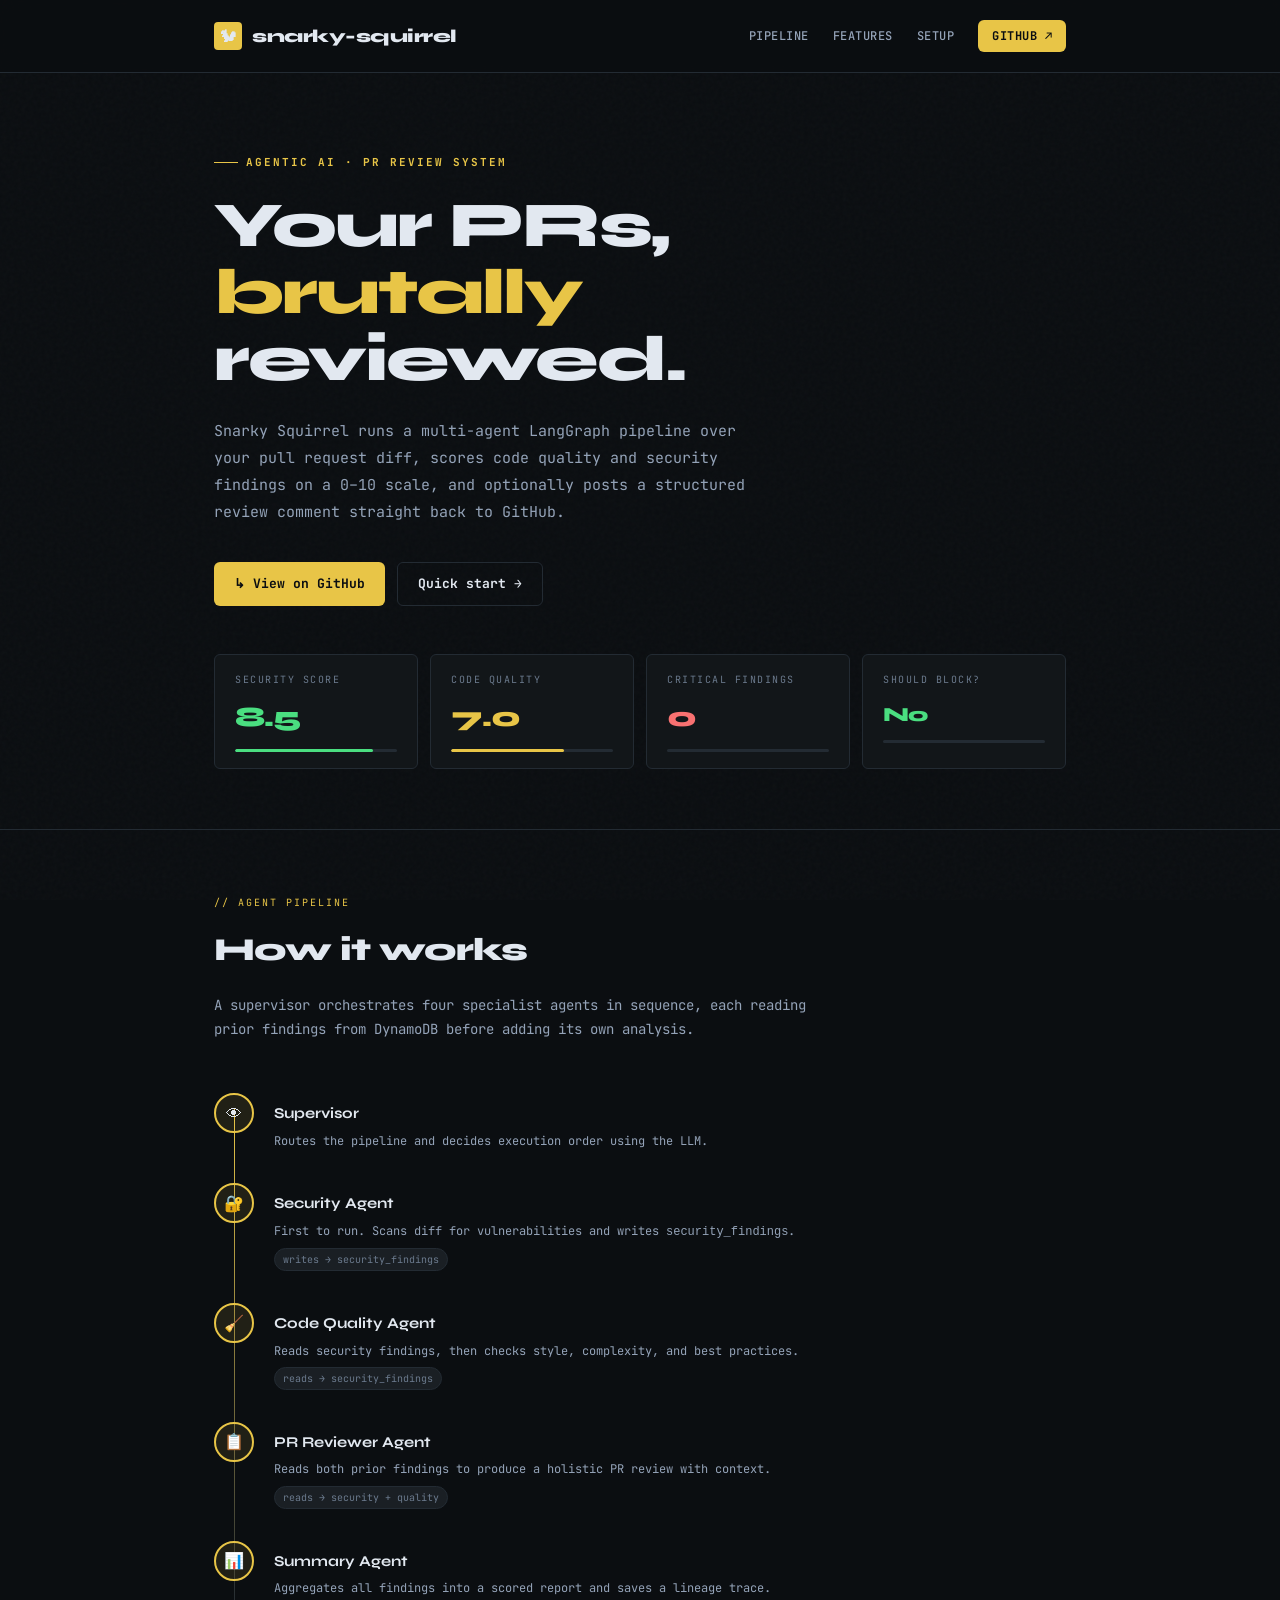
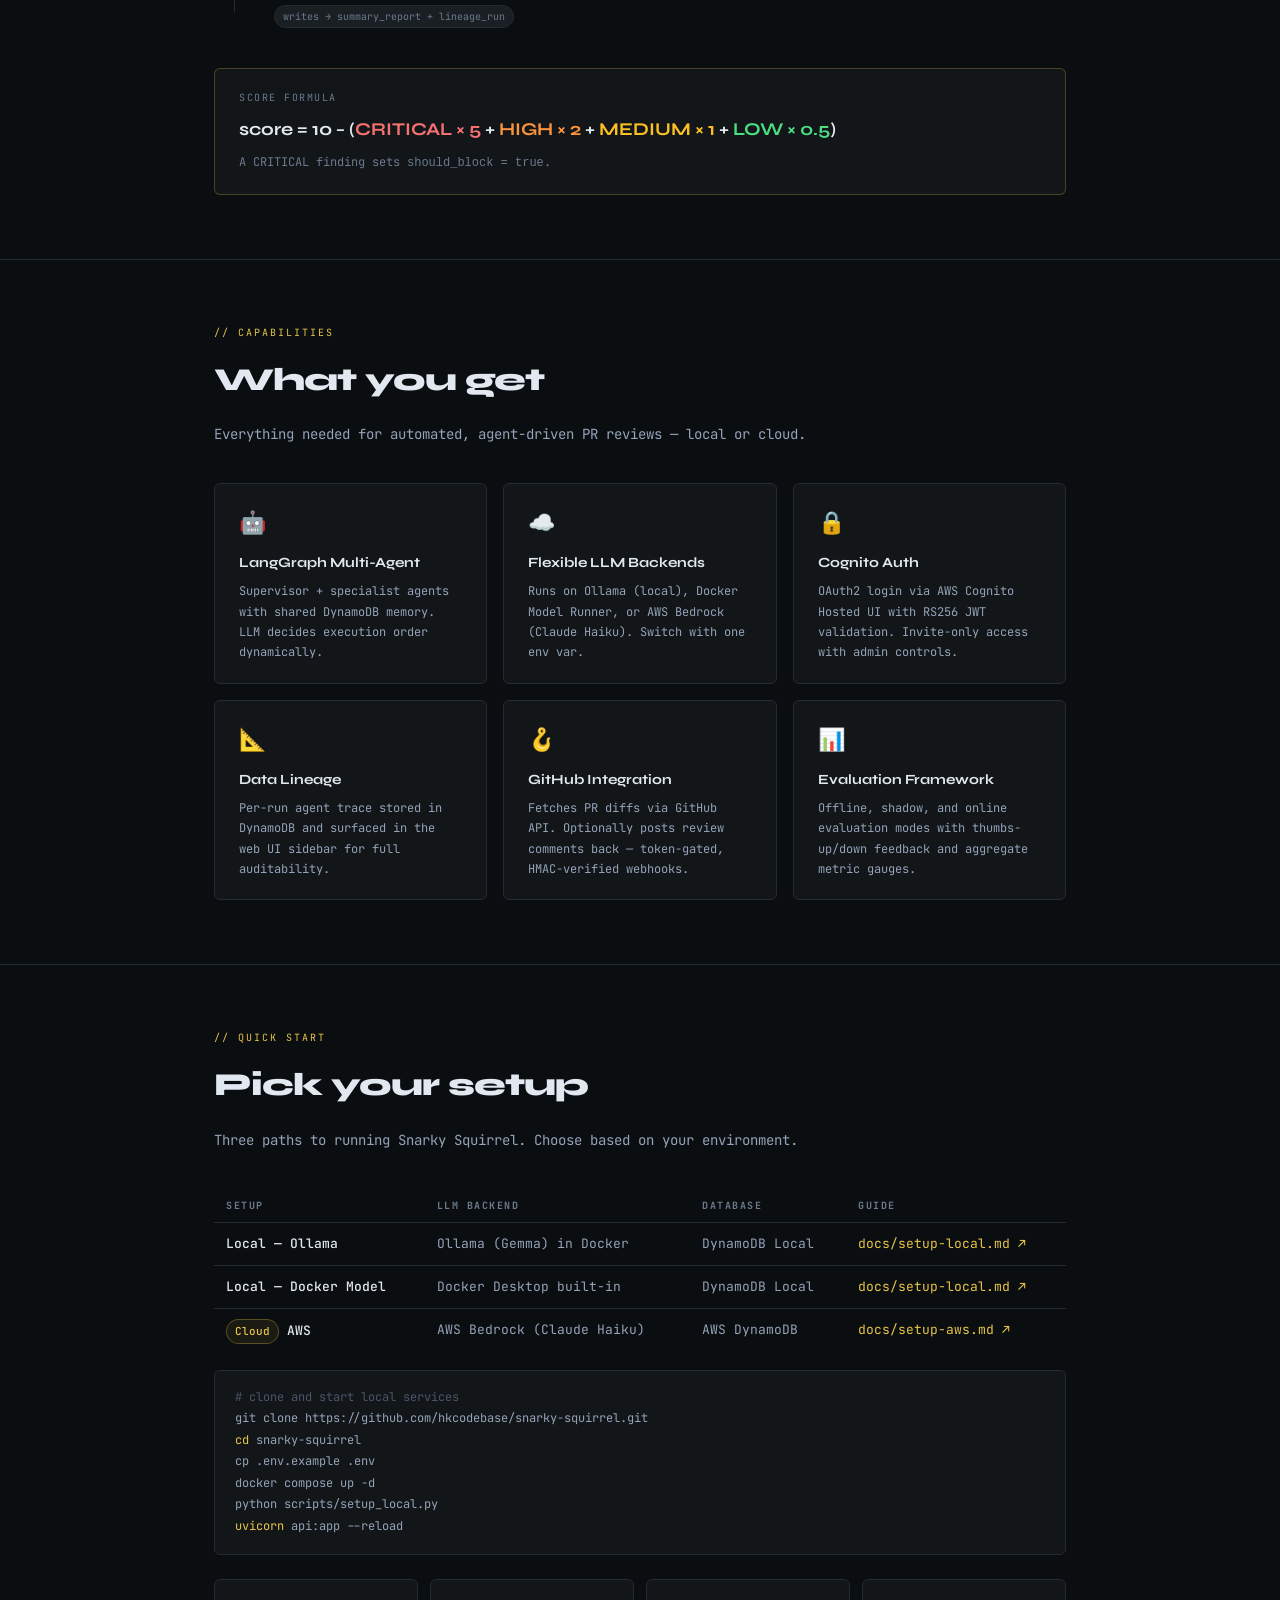
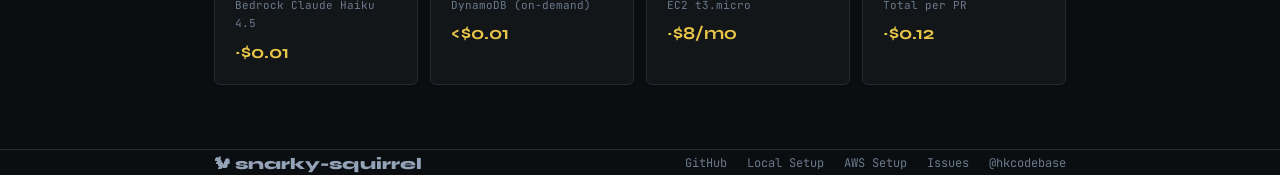
==== index.html @ 825a909b "feat: add custom domain" ====
<!DOCTYPE html>
<html lang="en">
<head>
  <meta charset="UTF-8" />
  <meta name="viewport" content="width=device-width, initial-scale=1.0" />
  <title>Snarky Squirrel — Agentic PR Reviewer</title>
  <meta name="description" content="Automated pull-request reviewer powered by a multi-agent LangGraph pipeline. Scores code quality and security on a 0–10 scale." />
  <link rel="preconnect" href="https://fonts.googleapis.com" />
  <link rel="preconnect" href="https://fonts.gstatic.com" crossorigin />
  <link href="https://fonts.googleapis.com/css2?family=Syne:wght@400;500;600;700;800&family=JetBrains+Mono:wght@400;500;700&display=swap" rel="stylesheet" />
  <style>
    :root {
      --bg: #0b0e11;
      --surface: #121619;
      --surface2: #1a1f24;
      --border: #232b33;
      --accent: #e8c547;
      --accent2: #f5a623;
      --dim: #4a5568;
      --muted: #6b7a8d;
      --text: #e2e8f0;
      --text-dim: #94a3b8;
      --crit: #f87171;
      --high: #fb923c;
      --med: #fbbf24;
      --low: #4ade80;
      --radius: 6px;
    }

    *, *::before, *::after { box-sizing: border-box; margin: 0; padding: 0; }

    html { scroll-behavior: smooth; }

    body {
      background: var(--bg);
      color: var(--text);
      font-family: 'JetBrains Mono', monospace;
      font-size: 14px;
      line-height: 1.7;
      overflow-x: hidden;
    }

    /* ─── NOISE OVERLAY ─── */
    body::before {
      content: '';
      position: fixed;
      inset: 0;
      background-image: url("data:image/svg+xml,%3Csvg viewBox='0 0 256 256' xmlns='http://www.w3.org/2000/svg'%3E%3Cfilter id='n'%3E%3CfeTurbulence type='fractalNoise' baseFrequency='0.9' numOctaves='4' stitchTiles='stitch'/%3E%3C/filter%3E%3Crect width='100%25' height='100%25' filter='url(%23n)' opacity='1'/%3E%3C/svg%3E");
      opacity: 0.025;
      pointer-events: none;
      z-index: 0;
    }

    a { color: var(--accent); text-decoration: none; }
    a:hover { text-decoration: underline; }

    /* ─── LAYOUT ─── */
    .page { position: relative; z-index: 1; }

    .container {
      max-width: 900px;
      margin: 0 auto;
      padding: 0 24px;
    }

    /* ─── HEADER ─── */
    header {
      border-bottom: 1px solid var(--border);
      padding: 20px 0;
      position: sticky;
      top: 0;
      background: rgba(11, 14, 17, 0.92);
      backdrop-filter: blur(12px);
      z-index: 100;
    }

    .header-inner {
      display: flex;
      align-items: center;
      justify-content: space-between;
    }

    .logo {
      font-family: 'Syne', sans-serif;
      font-weight: 800;
      font-size: 18px;
      letter-spacing: -0.5px;
      color: var(--text);
      display: flex;
      align-items: center;
      gap: 10px;
    }

    .logo-icon {
      width: 28px;
      height: 28px;
      background: var(--accent);
      border-radius: 4px;
      display: flex;
      align-items: center;
      justify-content: center;
      font-size: 16px;
    }

    nav {
      display: flex;
      gap: 24px;
      align-items: center;
    }

    nav a {
      color: var(--text-dim);
      font-size: 12px;
      font-weight: 500;
      letter-spacing: 0.5px;
      text-transform: uppercase;
      transition: color 0.2s;
    }

    nav a:hover { color: var(--accent); text-decoration: none; }

    .nav-cta {
      background: var(--accent);
      color: #0b0e11 !important;
      padding: 6px 14px;
      border-radius: var(--radius);
      font-weight: 700;
    }

    .nav-cta:hover { opacity: 0.88; }

    /* ─── HERO ─── */
    .hero {
      padding: 80px 0 60px;
      border-bottom: 1px solid var(--border);
    }

    .hero-eyebrow {
      font-size: 11px;
      font-weight: 700;
      letter-spacing: 2px;
      text-transform: uppercase;
      color: var(--accent);
      margin-bottom: 20px;
      display: flex;
      align-items: center;
      gap: 8px;
    }

    .hero-eyebrow::before {
      content: '';
      display: block;
      width: 24px;
      height: 1px;
      background: var(--accent);
    }

    h1 {
      font-family: 'Syne', sans-serif;
      font-size: clamp(36px, 7vw, 64px);
      font-weight: 800;
      line-height: 1.05;
      letter-spacing: -2px;
      color: var(--text);
      margin-bottom: 24px;
    }

    h1 em {
      font-style: normal;
      color: var(--accent);
    }

    .hero-sub {
      font-size: 15px;
      color: var(--text-dim);
      max-width: 560px;
      line-height: 1.8;
      margin-bottom: 36px;
    }

    .hero-actions {
      display: flex;
      gap: 12px;
      flex-wrap: wrap;
    }

    .btn {
      display: inline-flex;
      align-items: center;
      gap: 8px;
      padding: 10px 20px;
      border-radius: var(--radius);
      font-family: 'JetBrains Mono', monospace;
      font-size: 13px;
      font-weight: 700;
      cursor: pointer;
      border: none;
      transition: all 0.2s;
    }

    .btn-primary {
      background: var(--accent);
      color: #0b0e11;
    }

    .btn-primary:hover { opacity: 0.88; transform: translateY(-1px); text-decoration: none; }

    .btn-outline {
      background: transparent;
      color: var(--text);
      border: 1px solid var(--border);
    }

    .btn-outline:hover { border-color: var(--accent); color: var(--accent); text-decoration: none; }

    /* ─── SCORE BADGE ─── */
    .score-demo {
      margin-top: 48px;
      display: grid;
      grid-template-columns: repeat(auto-fit, minmax(160px, 1fr));
      gap: 12px;
    }

    .score-card {
      background: var(--surface);
      border: 1px solid var(--border);
      border-radius: var(--radius);
      padding: 16px 20px;
      animation: fadeUp 0.6s both;
    }

    .score-card:nth-child(1) { animation-delay: 0.1s; }
    .score-card:nth-child(2) { animation-delay: 0.2s; }
    .score-card:nth-child(3) { animation-delay: 0.3s; }
    .score-card:nth-child(4) { animation-delay: 0.4s; }

    .score-label {
      font-size: 10px;
      letter-spacing: 1.5px;
      text-transform: uppercase;
      color: var(--muted);
      margin-bottom: 6px;
    }

    .score-value {
      font-family: 'Syne', sans-serif;
      font-size: 28px;
      font-weight: 800;
      letter-spacing: -1px;
    }

    .score-bar {
      margin-top: 8px;
      height: 3px;
      background: var(--border);
      border-radius: 2px;
      overflow: hidden;
    }

    .score-fill {
      height: 100%;
      border-radius: 2px;
      transition: width 1s ease;
    }

    @keyframes fadeUp {
      from { opacity: 0; transform: translateY(16px); }
      to   { opacity: 1; transform: translateY(0); }
    }

    /* ─── SECTIONS ─── */
    section {
      padding: 64px 0;
      border-bottom: 1px solid var(--border);
    }

    .section-label {
      font-size: 10px;
      letter-spacing: 2px;
      text-transform: uppercase;
      color: var(--accent);
      margin-bottom: 12px;
    }

    h2 {
      font-family: 'Syne', sans-serif;
      font-size: clamp(22px, 4vw, 32px);
      font-weight: 800;
      letter-spacing: -1px;
      color: var(--text);
      margin-bottom: 16px;
    }

    .section-intro {
      color: var(--text-dim);
      max-width: 600px;
      margin-bottom: 36px;
      font-size: 14px;
    }

    /* ─── PIPELINE ─── */
    .pipeline {
      display: flex;
      flex-direction: column;
      gap: 0;
      position: relative;
    }

    .pipeline::before {
      content: '';
      position: absolute;
      left: 20px;
      top: 32px;
      bottom: 32px;
      width: 1px;
      background: linear-gradient(to bottom, var(--accent), var(--border));
    }

    .pipe-step {
      display: flex;
      gap: 20px;
      align-items: flex-start;
      padding: 16px 0;
      animation: fadeUp 0.5s both;
    }

    .pipe-step:nth-child(1) { animation-delay: 0.1s; }
    .pipe-step:nth-child(2) { animation-delay: 0.2s; }
    .pipe-step:nth-child(3) { animation-delay: 0.3s; }
    .pipe-step:nth-child(4) { animation-delay: 0.4s; }
    .pipe-step:nth-child(5) { animation-delay: 0.5s; }

    .pipe-dot {
      width: 40px;
      height: 40px;
      border-radius: 50%;
      border: 2px solid var(--border);
      background: var(--surface);
      display: flex;
      align-items: center;
      justify-content: center;
      flex-shrink: 0;
      font-size: 16px;
      position: relative;
      z-index: 1;
    }

    .pipe-dot.active {
      border-color: var(--accent);
      background: rgba(232, 197, 71, 0.1);
    }

    .pipe-body { padding-top: 8px; }

    .pipe-name {
      font-family: 'Syne', sans-serif;
      font-weight: 700;
      font-size: 15px;
      color: var(--text);
      margin-bottom: 4px;
    }

    .pipe-desc { color: var(--text-dim); font-size: 12px; }

    .pipe-badge {
      display: inline-block;
      background: var(--surface2);
      border: 1px solid var(--border);
      color: var(--muted);
      font-size: 10px;
      padding: 2px 8px;
      border-radius: 99px;
      margin-top: 6px;
      font-family: 'JetBrains Mono', monospace;
    }

    /* ─── FEATURES GRID ─── */
    .features {
      display: grid;
      grid-template-columns: repeat(auto-fit, minmax(240px, 1fr));
      gap: 16px;
    }

    .feature {
      background: var(--surface);
      border: 1px solid var(--border);
      border-radius: var(--radius);
      padding: 20px 24px;
      transition: border-color 0.2s;
      animation: fadeUp 0.5s both;
    }

    .feature:hover { border-color: var(--accent); }
    .feature:nth-child(1) { animation-delay: 0.1s; }
    .feature:nth-child(2) { animation-delay: 0.2s; }
    .feature:nth-child(3) { animation-delay: 0.3s; }
    .feature:nth-child(4) { animation-delay: 0.4s; }
    .feature:nth-child(5) { animation-delay: 0.5s; }
    .feature:nth-child(6) { animation-delay: 0.6s; }

    .feature-icon { font-size: 22px; margin-bottom: 10px; }

    .feature-title {
      font-family: 'Syne', sans-serif;
      font-weight: 700;
      font-size: 14px;
      color: var(--text);
      margin-bottom: 6px;
    }

    .feature-desc { color: var(--text-dim); font-size: 12px; line-height: 1.7; }

    /* ─── SETUP TABLE ─── */
    .setup-table {
      width: 100%;
      border-collapse: collapse;
      font-size: 13px;
    }

    .setup-table th {
      text-align: left;
      font-size: 10px;
      letter-spacing: 1.5px;
      text-transform: uppercase;
      color: var(--muted);
      padding: 8px 12px;
      border-bottom: 1px solid var(--border);
    }

    .setup-table td {
      padding: 10px 12px;
      border-bottom: 1px solid var(--border);
      color: var(--text-dim);
      vertical-align: top;
    }

    .setup-table td:first-child {
      color: var(--text);
      font-weight: 500;
      white-space: nowrap;
    }

    .setup-table tr:last-child td { border-bottom: none; }

    .tag {
      display: inline-block;
      background: var(--surface2);
      border: 1px solid var(--border);
      color: var(--muted);
      font-size: 11px;
      padding: 2px 8px;
      border-radius: 99px;
    }

    .tag-accent {
      border-color: rgba(232, 197, 71, 0.3);
      color: var(--accent);
      background: rgba(232, 197, 71, 0.07);
    }

    /* ─── CODE BLOCK ─── */
    .code-block {
      background: var(--surface);
      border: 1px solid var(--border);
      border-radius: var(--radius);
      padding: 16px 20px;
      overflow-x: auto;
      font-size: 12px;
      color: var(--text-dim);
      line-height: 1.8;
      margin-top: 16px;
    }

    .code-block .kw { color: var(--accent); }
    .code-block .cm { color: var(--dim); }
    .code-block .str { color: #86efac; }

    /* ─── SCORE FORMULA ─── */
    .formula-box {
      background: var(--surface);
      border: 1px solid rgba(232,197,71,0.25);
      border-radius: var(--radius);
      padding: 20px 24px;
      margin-top: 24px;
      display: flex;
      flex-direction: column;
      gap: 8px;
    }

    .formula-label { font-size: 10px; letter-spacing: 1.5px; text-transform: uppercase; color: var(--muted); }

    .formula {
      font-family: 'Syne', sans-serif;
      font-size: clamp(13px, 2.5vw, 18px);
      font-weight: 700;
      color: var(--text);
      word-break: break-all;
    }

    .formula .crit { color: var(--crit); }
    .formula .high { color: var(--high); }
    .formula .med  { color: var(--med);  }
    .formula .low  { color: var(--low);  }

    .formula-note { font-size: 12px; color: var(--muted); }

    /* ─── COST TABLE ─── */
    .cost-grid {
      display: grid;
      grid-template-columns: repeat(auto-fit, minmax(180px, 1fr));
      gap: 12px;
      margin-top: 24px;
    }

    .cost-item {
      background: var(--surface);
      border: 1px solid var(--border);
      border-radius: var(--radius);
      padding: 16px 20px;
    }

    .cost-name { font-size: 11px; color: var(--muted); margin-bottom: 4px; }

    .cost-value {
      font-family: 'Syne', sans-serif;
      font-weight: 700;
      font-size: 18px;
      color: var(--accent);
    }

    /* ─── FOOTER ─── */
    footer {
      padding: 48px 0;
      display: flex;
      justify-content: space-between;
      align-items: center;
      flex-wrap: wrap;
      gap: 16px;
    }

    .footer-logo {
      font-family: 'Syne', sans-serif;
      font-weight: 800;
      font-size: 16px;
      color: var(--text-dim);
    }

    .footer-links {
      display: flex;
      gap: 20px;
      flex-wrap: wrap;
    }

    .footer-links a {
      color: var(--muted);
      font-size: 12px;
      transition: color 0.2s;
    }

    .footer-links a:hover { color: var(--accent); text-decoration: none; }

    /* ─── SCROLLBAR ─── */
    ::-webkit-scrollbar { width: 6px; height: 6px; }
    ::-webkit-scrollbar-track { background: var(--bg); }
    ::-webkit-scrollbar-thumb { background: var(--border); border-radius: 3px; }
    ::-webkit-scrollbar-thumb:hover { background: var(--dim); }

    /* ─── RESPONSIVE ─── */
    @media (max-width: 600px) {
      nav { gap: 12px; }
      .score-demo { grid-template-columns: 1fr 1fr; }
      footer { flex-direction: column; align-items: flex-start; }
    }
  </style>
</head>
<body>
<div class="page">

  <!-- HEADER -->
  <header>
    <div class="container">
      <div class="header-inner">
        <div class="logo">
          <div class="logo-icon">🐿</div>
          snarky-squirrel
        </div>
        <nav>
          <a href="#pipeline">Pipeline</a>
          <a href="#features">Features</a>
          <a href="#setup">Setup</a>
          <a href="https://github.com/hkcodebase/snarky-squirrel" class="nav-cta" target="_blank" rel="noopener">
            GitHub ↗
          </a>
        </nav>
      </div>
    </div>
  </header>

  <!-- HERO -->
  <section class="hero">
    <div class="container">
      <div class="hero-eyebrow">Agentic AI · PR Review System</div>
      <h1>Your PRs,<br /><em>brutally</em> reviewed.</h1>
      <p class="hero-sub">
        Snarky Squirrel runs a multi-agent LangGraph pipeline over your pull request diff,
        scores code quality and security findings on a 0–10 scale, and optionally posts a
        structured review comment straight back to GitHub.
      </p>
      <div class="hero-actions">
        <a href="https://github.com/hkcodebase/snarky-squirrel" class="btn btn-primary" target="_blank" rel="noopener">
          ↳ View on GitHub
        </a>
        <a href="#setup" class="btn btn-outline">Quick start →</a>
      </div>

      <!-- Live-feeling score cards -->
      <div class="score-demo">
        <div class="score-card">
          <div class="score-label">Security Score</div>
          <div class="score-value" style="color: var(--low)">8.5</div>
          <div class="score-bar"><div class="score-fill" style="width:85%; background: var(--low)"></div></div>
        </div>
        <div class="score-card">
          <div class="score-label">Code Quality</div>
          <div class="score-value" style="color: var(--accent)">7.0</div>
          <div class="score-bar"><div class="score-fill" style="width:70%; background: var(--accent)"></div></div>
        </div>
        <div class="score-card">
          <div class="score-label">Critical Findings</div>
          <div class="score-value" style="color: var(--crit)">0</div>
          <div class="score-bar"><div class="score-fill" style="width:0%; background: var(--crit)"></div></div>
        </div>
        <div class="score-card">
          <div class="score-label">Should Block?</div>
          <div class="score-value" style="color: var(--low); font-size: 20px; padding-top: 4px;">No</div>
          <div class="score-bar"><div class="score-fill" style="width:0%; background: var(--crit)"></div></div>
        </div>
      </div>
    </div>
  </section>

  <!-- PIPELINE -->
  <section id="pipeline">
    <div class="container">
      <div class="section-label">// agent pipeline</div>
      <h2>How it works</h2>
      <p class="section-intro">
        A supervisor orchestrates four specialist agents in sequence, each reading prior
        findings from DynamoDB before adding its own analysis.
      </p>

      <div class="pipeline">
        <div class="pipe-step">
          <div class="pipe-dot active">👁</div>
          <div class="pipe-body">
            <div class="pipe-name">Supervisor</div>
            <div class="pipe-desc">Routes the pipeline and decides execution order using the LLM.</div>
          </div>
        </div>
        <div class="pipe-step">
          <div class="pipe-dot active">🔐</div>
          <div class="pipe-body">
            <div class="pipe-name">Security Agent</div>
            <div class="pipe-desc">First to run. Scans diff for vulnerabilities and writes <code>security_findings</code>.</div>
            <span class="pipe-badge">writes → security_findings</span>
          </div>
        </div>
        <div class="pipe-step">
          <div class="pipe-dot active">🧹</div>
          <div class="pipe-body">
            <div class="pipe-name">Code Quality Agent</div>
            <div class="pipe-desc">Reads security findings, then checks style, complexity, and best practices.</div>
            <span class="pipe-badge">reads → security_findings</span>
          </div>
        </div>
        <div class="pipe-step">
          <div class="pipe-dot active">📋</div>
          <div class="pipe-body">
            <div class="pipe-name">PR Reviewer Agent</div>
            <div class="pipe-desc">Reads both prior findings to produce a holistic PR review with context.</div>
            <span class="pipe-badge">reads → security + quality</span>
          </div>
        </div>
        <div class="pipe-step">
          <div class="pipe-dot active">📊</div>
          <div class="pipe-body">
            <div class="pipe-name">Summary Agent</div>
            <div class="pipe-desc">Aggregates all findings into a scored report and saves a lineage trace.</div>
            <span class="pipe-badge">writes → summary_report + lineage_run</span>
          </div>
        </div>
      </div>

      <div class="formula-box">
        <div class="formula-label">Score formula</div>
        <div class="formula">
          score = 10 −
          (<span class="crit">CRITICAL × 5</span> +
          <span class="high">HIGH × 2</span> +
          <span class="med">MEDIUM × 1</span> +
          <span class="low">LOW × 0.5</span>)
        </div>
        <div class="formula-note">A CRITICAL finding sets <code>should_block = true</code>.</div>
      </div>
    </div>
  </section>

  <!-- FEATURES -->
  <section id="features">
    <div class="container">
      <div class="section-label">// capabilities</div>
      <h2>What you get</h2>
      <p class="section-intro">
        Everything needed for automated, agent-driven PR reviews — local or cloud.
      </p>

      <div class="features">
        <div class="feature">
          <div class="feature-icon">🤖</div>
          <div class="feature-title">LangGraph Multi-Agent</div>
          <div class="feature-desc">Supervisor + specialist agents with shared DynamoDB memory. LLM decides execution order dynamically.</div>
        </div>
        <div class="feature">
          <div class="feature-icon">☁️</div>
          <div class="feature-title">Flexible LLM Backends</div>
          <div class="feature-desc">Runs on Ollama (local), Docker Model Runner, or AWS Bedrock (Claude Haiku). Switch with one env var.</div>
        </div>
        <div class="feature">
          <div class="feature-icon">🔒</div>
          <div class="feature-title">Cognito Auth</div>
          <div class="feature-desc">OAuth2 login via AWS Cognito Hosted UI with RS256 JWT validation. Invite-only access with admin controls.</div>
        </div>
        <div class="feature">
          <div class="feature-icon">📐</div>
          <div class="feature-title">Data Lineage</div>
          <div class="feature-desc">Per-run agent trace stored in DynamoDB and surfaced in the web UI sidebar for full auditability.</div>
        </div>
        <div class="feature">
          <div class="feature-icon">🪝</div>
          <div class="feature-title">GitHub Integration</div>
          <div class="feature-desc">Fetches PR diffs via GitHub API. Optionally posts review comments back — token-gated, HMAC-verified webhooks.</div>
        </div>
        <div class="feature">
          <div class="feature-icon">📊</div>
          <div class="feature-title">Evaluation Framework</div>
          <div class="feature-desc">Offline, shadow, and online evaluation modes with thumbs-up/down feedback and aggregate metric gauges.</div>
        </div>
      </div>
    </div>
  </section>

  <!-- SETUP -->
  <section id="setup">
    <div class="container">
      <div class="section-label">// quick start</div>
      <h2>Pick your setup</h2>
      <p class="section-intro">Three paths to running Snarky Squirrel. Choose based on your environment.</p>

      <table class="setup-table">
        <thead>
          <tr>
            <th>Setup</th>
            <th>LLM Backend</th>
            <th>Database</th>
            <th>Guide</th>
          </tr>
        </thead>
        <tbody>
          <tr>
            <td>Local — Ollama</td>
            <td>Ollama (Gemma) in Docker</td>
            <td>DynamoDB Local</td>
            <td><a href="https://github.com/hkcodebase/snarky-squirrel/blob/main/docs/setup-local.md" target="_blank">docs/setup-local.md ↗</a></td>
          </tr>
          <tr>
            <td>Local — Docker Model</td>
            <td>Docker Desktop built-in</td>
            <td>DynamoDB Local</td>
            <td><a href="https://github.com/hkcodebase/snarky-squirrel/blob/main/docs/setup-local.md" target="_blank">docs/setup-local.md ↗</a></td>
          </tr>
          <tr>
            <td><span class="tag tag-accent">Cloud</span> AWS</td>
            <td>AWS Bedrock (Claude Haiku)</td>
            <td>AWS DynamoDB</td>
            <td><a href="https://github.com/hkcodebase/snarky-squirrel/blob/main/docs/setup-aws.md" target="_blank">docs/setup-aws.md ↗</a></td>
          </tr>
        </tbody>
      </table>

      <div class="code-block">
        <span class="cm"># clone and start local services</span><br/>
        git clone https://github.com/hkcodebase/snarky-squirrel.git<br/>
        <span class="kw">cd</span> snarky-squirrel<br/>
        cp .env.example .env<br/>
        docker compose up -d<br/>
        python scripts/setup_local.py<br/>
        <span class="kw">uvicorn</span> api:app --reload
      </div>

      <div class="cost-grid">
        <div class="cost-item">
          <div class="cost-name">Bedrock Claude Haiku 4.5</div>
          <div class="cost-value">~$0.01</div>
        </div>
        <div class="cost-item">
          <div class="cost-name">DynamoDB (on-demand)</div>
          <div class="cost-value">&lt;$0.01</div>
        </div>
        <div class="cost-item">
          <div class="cost-name">EC2 t3.micro</div>
          <div class="cost-value">~$8/mo</div>
        </div>
        <div class="cost-item">
          <div class="cost-name">Total per PR</div>
          <div class="cost-value">~$0.12</div>
        </div>
      </div>
    </div>
  </section>

  <!-- FOOTER -->
  <footer class="container">
    <div class="footer-logo">🐿 snarky-squirrel</div>
    <div class="footer-links">
      <a href="https://github.com/hkcodebase/snarky-squirrel" target="_blank" rel="noopener">GitHub</a>
      <a href="https://github.com/hkcodebase/snarky-squirrel/blob/main/docs/setup-local.md" target="_blank" rel="noopener">Local Setup</a>
      <a href="https://github.com/hkcodebase/snarky-squirrel/blob/main/docs/setup-aws.md" target="_blank" rel="noopener">AWS Setup</a>
      <a href="https://github.com/hkcodebase/snarky-squirrel/issues" target="_blank" rel="noopener">Issues</a>
      <a href="https://github.com/hkcodebase" target="_blank" rel="noopener">@hkcodebase</a>
    </div>
  </footer>

</div>
</body>
</html>
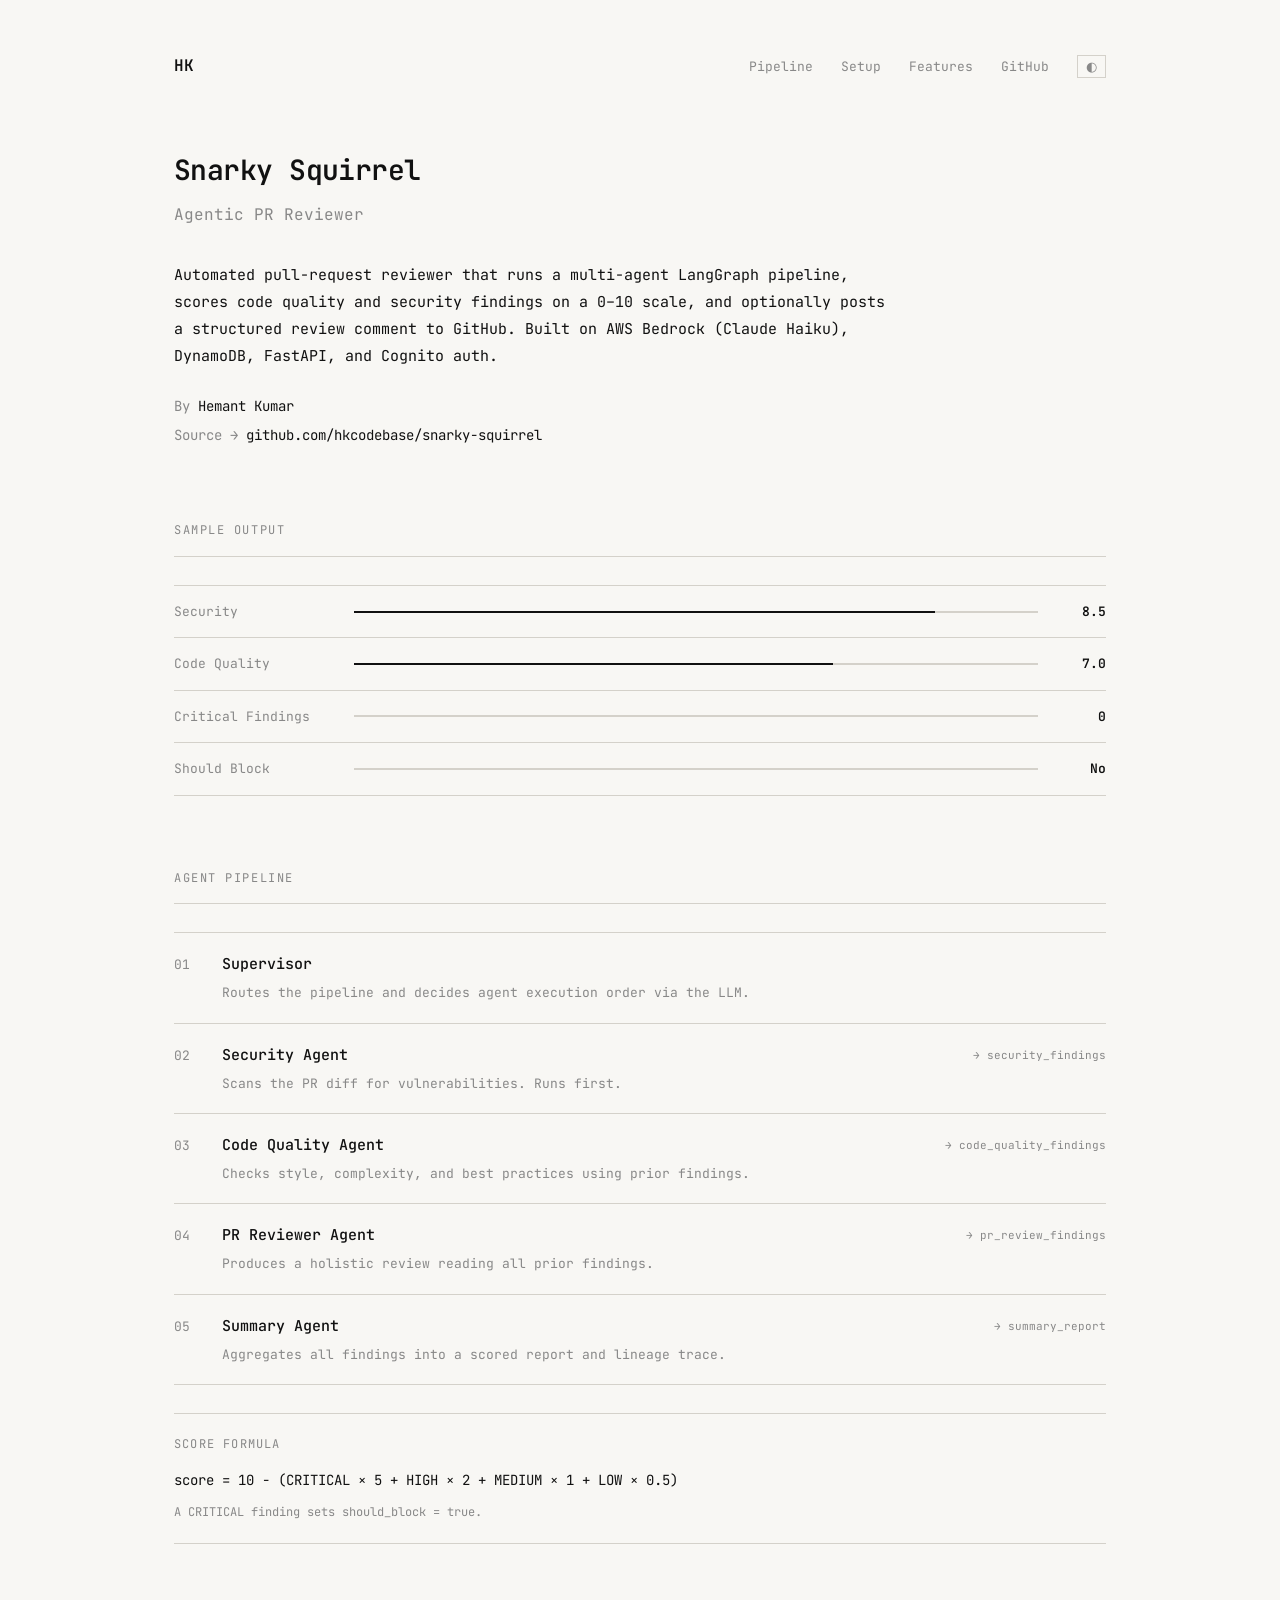
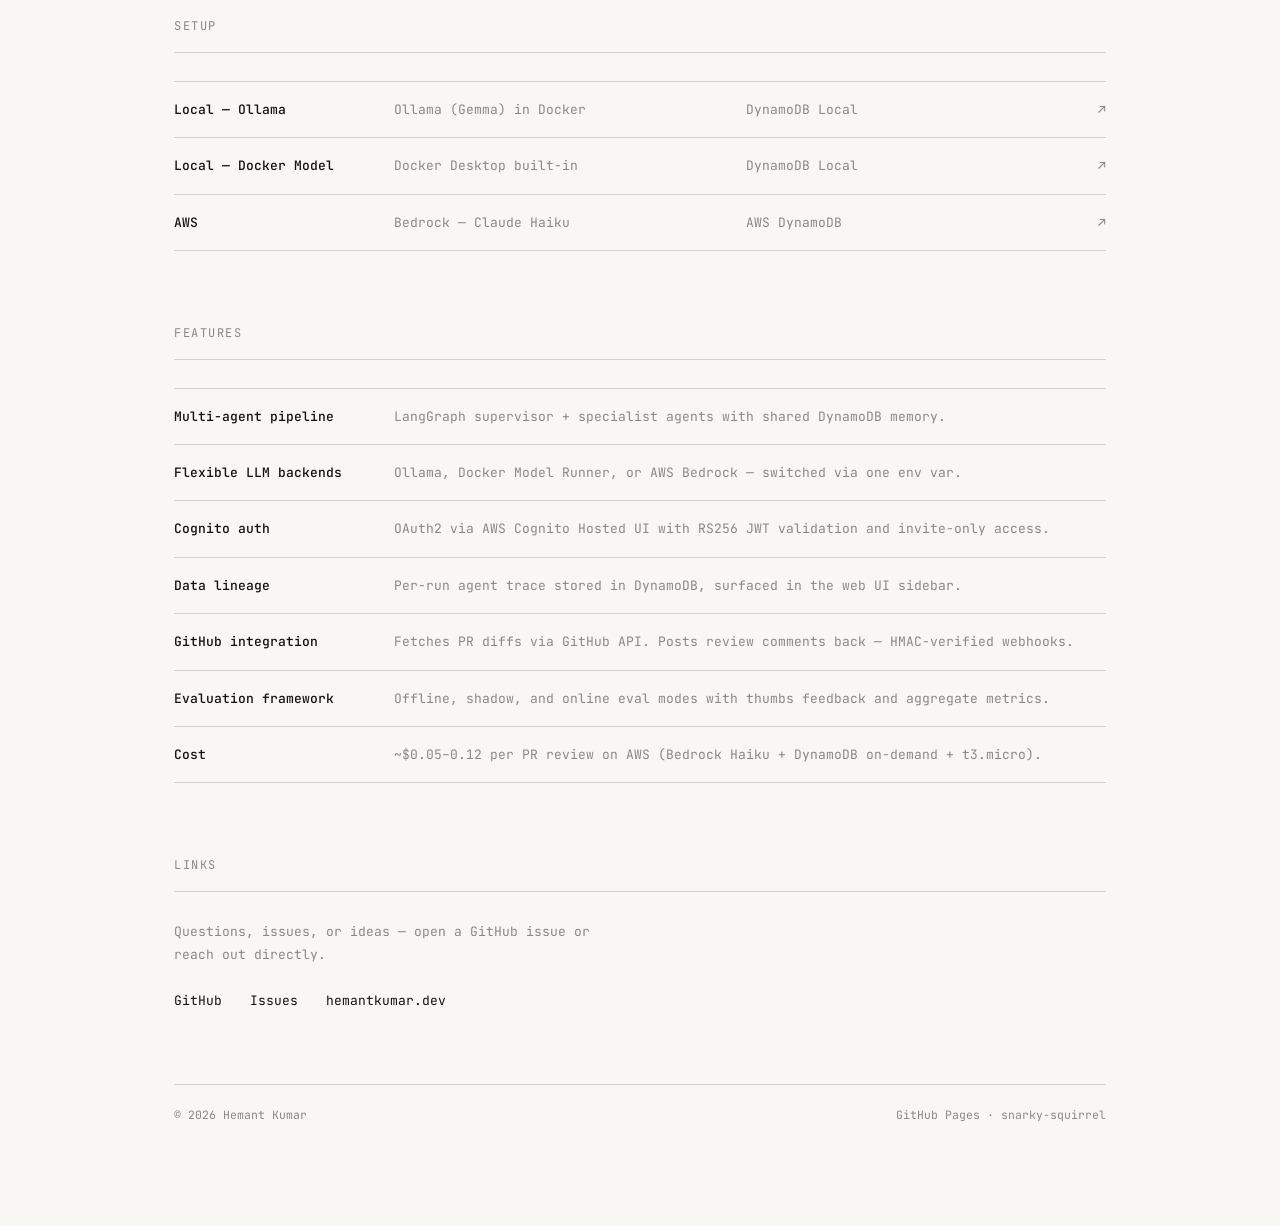
==== commit 93cd40ff: "style changed to similar of hemantkumar.dev" ====
--- a/index.html
+++ b/index.html
@@ -1,835 +1,542 @@
 <!DOCTYPE html>
 <html lang="en">
 <head>
-  <meta charset="UTF-8" />
-  <meta name="viewport" content="width=device-width, initial-scale=1.0" />
+  <meta charset="UTF-8">
+  <meta name="viewport" content="width=device-width, initial-scale=1.0">
   <title>Snarky Squirrel — Agentic PR Reviewer</title>
   <meta name="description" content="Automated pull-request reviewer powered by a multi-agent LangGraph pipeline. Scores code quality and security on a 0–10 scale." />
-  <link rel="preconnect" href="https://fonts.googleapis.com" />
-  <link rel="preconnect" href="https://fonts.gstatic.com" crossorigin />
-  <link href="https://fonts.googleapis.com/css2?family=Syne:wght@400;500;600;700;800&family=JetBrains+Mono:wght@400;500;700&display=swap" rel="stylesheet" />
+
+  <!-- Prevent theme flash -->
+  <script>
+    (function () {
+      var s = localStorage.getItem('hk-theme');
+      var p = window.matchMedia('(prefers-color-scheme: dark)').matches;
+      if (s === 'dark' || (!s && p)) document.documentElement.classList.add('dark');
+    })();
+  </script>
+
+  <link rel="preconnect" href="https://fonts.googleapis.com">
+  <link rel="preconnect" href="https://fonts.gstatic.com" crossorigin>
+  <link href="https://fonts.googleapis.com/css2?family=JetBrains+Mono:wght@400;500;600&display=swap" rel="stylesheet">
+
   <style>
+    /* ── THEME ───────────────────────────────────────── */
     :root {
-      --bg: #0b0e11;
-      --surface: #121619;
-      --surface2: #1a1f24;
-      --border: #232b33;
-      --accent: #e8c547;
-      --accent2: #f5a623;
-      --dim: #4a5568;
-      --muted: #6b7a8d;
-      --text: #e2e8f0;
-      --text-dim: #94a3b8;
-      --crit: #f87171;
-      --high: #fb923c;
-      --med: #fbbf24;
-      --low: #4ade80;
-      --radius: 6px;
-    }
-
+      --bg:       #f8f7f4;
+      --text:     #111111;
+      --muted:    #888888;
+      --border:   #d4d1ca;
+      --row-hover:#f0ede8;
+      --link:     #111111;
+    }
+    html.dark {
+      --bg:       #0e0e0e;
+      --text:     #dedad4;
+      --muted:    #555555;
+      --border:   #242424;
+      --row-hover:#161616;
+      --link:     #dedad4;
+    }
+
+    /* ── RESET ───────────────────────────────────────── */
     *, *::before, *::after { box-sizing: border-box; margin: 0; padding: 0; }
 
-    html { scroll-behavior: smooth; }
-
+    /* ── BASE ────────────────────────────────────────── */
     body {
+      font-family: 'JetBrains Mono', 'Courier New', monospace;
+      font-size: 15px;
+      line-height: 1.8;
       background: var(--bg);
       color: var(--text);
-      font-family: 'JetBrains Mono', monospace;
-      font-size: 14px;
-      line-height: 1.7;
-      overflow-x: hidden;
-    }
-
-    /* ─── NOISE OVERLAY ─── */
-    body::before {
-      content: '';
-      position: fixed;
-      inset: 0;
-      background-image: url("data:image/svg+xml,%3Csvg viewBox='0 0 256 256' xmlns='http://www.w3.org/2000/svg'%3E%3Cfilter id='n'%3E%3CfeTurbulence type='fractalNoise' baseFrequency='0.9' numOctaves='4' stitchTiles='stitch'/%3E%3C/filter%3E%3Crect width='100%25' height='100%25' filter='url(%23n)' opacity='1'/%3E%3C/svg%3E");
-      opacity: 0.025;
-      pointer-events: none;
-      z-index: 0;
-    }
-
-    a { color: var(--accent); text-decoration: none; }
-    a:hover { text-decoration: underline; }
-
-    /* ─── LAYOUT ─── */
-    .page { position: relative; z-index: 1; }
-
-    .container {
-      max-width: 900px;
+      max-width: 1020px;
       margin: 0 auto;
-      padding: 0 24px;
-    }
-
-    /* ─── HEADER ─── */
-    header {
-      border-bottom: 1px solid var(--border);
-      padding: 20px 0;
-      position: sticky;
-      top: 0;
-      background: rgba(11, 14, 17, 0.92);
-      backdrop-filter: blur(12px);
-      z-index: 100;
-    }
-
-    .header-inner {
+      padding: 52px 44px 100px;
+      transition: background 0.2s ease, color 0.2s ease;
+    }
+
+    a {
+      color: var(--link);
+      text-decoration: none;
+    }
+    a:hover {
+      text-decoration: underline;
+      text-decoration-thickness: 1px;
+      text-underline-offset: 3px;
+    }
+
+    /* ── NAV ─────────────────────────────────────────── */
+    .nav {
       display: flex;
       align-items: center;
       justify-content: space-between;
-    }
-
-    .logo {
-      font-family: 'Syne', sans-serif;
-      font-weight: 800;
-      font-size: 18px;
-      letter-spacing: -0.5px;
-      color: var(--text);
+      margin-bottom: 64px;
+    }
+    .nav-logo {
+      font-weight: 600;
+      font-size: 16px;
+      letter-spacing: 0.02em;
+    }
+    .nav-right {
       display: flex;
       align-items: center;
-      gap: 10px;
-    }
-
-    .logo-icon {
-      width: 28px;
-      height: 28px;
-      background: var(--accent);
-      border-radius: 4px;
-      display: flex;
-      align-items: center;
-      justify-content: center;
+      gap: 28px;
+    }
+    .nav-link {
+      font-size: 13px;
+      color: var(--muted);
+      transition: color 0.15s;
+    }
+    .nav-link:hover {
+      background: var(--text);
+      color: var(--bg);
+      text-decoration: none;
+    }
+    .theme-btn {
+      background: none;
+      border: 1px solid var(--border);
+      color: var(--muted);
+      font-family: inherit;
+      font-size: 13px;
+      line-height: 1;
+      cursor: pointer;
+      padding: 4px 8px;
+      transition: color 0.15s, border-color 0.15s;
+    }
+    .theme-btn:hover {
+      color: var(--text);
+      border-color: var(--text);
+    }
+
+    /* ── SECTION LABEL ───────────────────────────────── */
+    .label {
+      font-size: 12px;
+      letter-spacing: 0.13em;
+      text-transform: uppercase;
+      color: var(--muted);
+      padding-bottom: 14px;
+      border-bottom: 1px solid var(--border);
+      margin-bottom: 28px;
+    }
+
+    /* ── HERO ────────────────────────────────────────── */
+    .hero {
+      margin-bottom: 72px;
+    }
+    .hero-name {
+      font-size: 28px;
+      font-weight: 600;
+      letter-spacing: -0.02em;
+      margin-bottom: 6px;
+    }
+    .hero-role {
       font-size: 16px;
-    }
-
-    nav {
-      display: flex;
-      gap: 24px;
-      align-items: center;
-    }
-
-    nav a {
-      color: var(--text-dim);
-      font-size: 12px;
-      font-weight: 500;
-      letter-spacing: 0.5px;
-      text-transform: uppercase;
-      transition: color 0.2s;
-    }
-
-    nav a:hover { color: var(--accent); text-decoration: none; }
-
-    .nav-cta {
-      background: var(--accent);
-      color: #0b0e11 !important;
-      padding: 6px 14px;
-      border-radius: var(--radius);
-      font-weight: 700;
-    }
-
-    .nav-cta:hover { opacity: 0.88; }
-
-    /* ─── HERO ─── */
-    .hero {
-      padding: 80px 0 60px;
-      border-bottom: 1px solid var(--border);
-    }
-
-    .hero-eyebrow {
-      font-size: 11px;
-      font-weight: 700;
-      letter-spacing: 2px;
-      text-transform: uppercase;
-      color: var(--accent);
-      margin-bottom: 20px;
-      display: flex;
-      align-items: center;
-      gap: 8px;
-    }
-
-    .hero-eyebrow::before {
-      content: '';
-      display: block;
-      width: 24px;
-      height: 1px;
-      background: var(--accent);
-    }
-
-    h1 {
-      font-family: 'Syne', sans-serif;
-      font-size: clamp(36px, 7vw, 64px);
-      font-weight: 800;
-      line-height: 1.05;
-      letter-spacing: -2px;
+      color: var(--muted);
+      margin-bottom: 32px;
+    }
+    .hero-bio {
+      max-width: 720px;
+      margin-bottom: 24px;
       color: var(--text);
-      margin-bottom: 24px;
-    }
-
-    h1 em {
-      font-style: normal;
-      color: var(--accent);
-    }
-
-    .hero-sub {
-      font-size: 15px;
-      color: var(--text-dim);
-      max-width: 560px;
-      line-height: 1.8;
-      margin-bottom: 36px;
-    }
-
-    .hero-actions {
-      display: flex;
-      gap: 12px;
-      flex-wrap: wrap;
-    }
-
-    .btn {
-      display: inline-flex;
-      align-items: center;
-      gap: 8px;
-      padding: 10px 20px;
-      border-radius: var(--radius);
-      font-family: 'JetBrains Mono', monospace;
-      font-size: 13px;
-      font-weight: 700;
-      cursor: pointer;
-      border: none;
-      transition: all 0.2s;
-    }
-
-    .btn-primary {
-      background: var(--accent);
-      color: #0b0e11;
-    }
-
-    .btn-primary:hover { opacity: 0.88; transform: translateY(-1px); text-decoration: none; }
-
-    .btn-outline {
-      background: transparent;
-      color: var(--text);
-      border: 1px solid var(--border);
-    }
-
-    .btn-outline:hover { border-color: var(--accent); color: var(--accent); text-decoration: none; }
-
-    /* ─── SCORE BADGE ─── */
-    .score-demo {
-      margin-top: 48px;
-      display: grid;
-      grid-template-columns: repeat(auto-fit, minmax(160px, 1fr));
-      gap: 12px;
-    }
-
-    .score-card {
-      background: var(--surface);
-      border: 1px solid var(--border);
-      border-radius: var(--radius);
-      padding: 16px 20px;
-      animation: fadeUp 0.6s both;
-    }
-
-    .score-card:nth-child(1) { animation-delay: 0.1s; }
-    .score-card:nth-child(2) { animation-delay: 0.2s; }
-    .score-card:nth-child(3) { animation-delay: 0.3s; }
-    .score-card:nth-child(4) { animation-delay: 0.4s; }
-
-    .score-label {
-      font-size: 10px;
-      letter-spacing: 1.5px;
-      text-transform: uppercase;
-      color: var(--muted);
-      margin-bottom: 6px;
-    }
-
-    .score-value {
-      font-family: 'Syne', sans-serif;
-      font-size: 28px;
-      font-weight: 800;
-      letter-spacing: -1px;
-    }
-
-    .score-bar {
-      margin-top: 8px;
-      height: 3px;
-      background: var(--border);
-      border-radius: 2px;
-      overflow: hidden;
-    }
-
-    .score-fill {
-      height: 100%;
-      border-radius: 2px;
-      transition: width 1s ease;
-    }
-
-    @keyframes fadeUp {
-      from { opacity: 0; transform: translateY(16px); }
-      to   { opacity: 1; transform: translateY(0); }
-    }
-
-    /* ─── SECTIONS ─── */
-    section {
-      padding: 64px 0;
-      border-bottom: 1px solid var(--border);
-    }
-
-    .section-label {
-      font-size: 10px;
-      letter-spacing: 2px;
-      text-transform: uppercase;
-      color: var(--accent);
-      margin-bottom: 12px;
-    }
-
-    h2 {
-      font-family: 'Syne', sans-serif;
-      font-size: clamp(22px, 4vw, 32px);
-      font-weight: 800;
-      letter-spacing: -1px;
-      color: var(--text);
-      margin-bottom: 16px;
-    }
-
-    .section-intro {
-      color: var(--text-dim);
-      max-width: 600px;
-      margin-bottom: 36px;
+    }
+    .hero-meta {
       font-size: 14px;
-    }
-
-    /* ─── PIPELINE ─── */
-    .pipeline {
+      color: var(--muted);
       display: flex;
       flex-direction: column;
-      gap: 0;
-      position: relative;
-    }
-
-    .pipeline::before {
-      content: '';
-      position: absolute;
-      left: 20px;
-      top: 32px;
-      bottom: 32px;
-      width: 1px;
-      background: linear-gradient(to bottom, var(--accent), var(--border));
-    }
-
-    .pipe-step {
-      display: flex;
-      gap: 20px;
-      align-items: flex-start;
-      padding: 16px 0;
-      animation: fadeUp 0.5s both;
-    }
-
-    .pipe-step:nth-child(1) { animation-delay: 0.1s; }
-    .pipe-step:nth-child(2) { animation-delay: 0.2s; }
-    .pipe-step:nth-child(3) { animation-delay: 0.3s; }
-    .pipe-step:nth-child(4) { animation-delay: 0.4s; }
-    .pipe-step:nth-child(5) { animation-delay: 0.5s; }
-
-    .pipe-dot {
-      width: 40px;
-      height: 40px;
-      border-radius: 50%;
-      border: 2px solid var(--border);
-      background: var(--surface);
-      display: flex;
+      gap: 4px;
+    }
+    .hero-meta a { color: var(--text); }
+
+    /* ── SCORES ──────────────────────────────────────── */
+    .scores {
+      margin-bottom: 72px;
+    }
+    .score-row {
+      display: grid;
+      grid-template-columns: 160px 1fr 48px;
+      column-gap: 20px;
       align-items: center;
-      justify-content: center;
-      flex-shrink: 0;
-      font-size: 16px;
-      position: relative;
-      z-index: 1;
-    }
-
-    .pipe-dot.active {
-      border-color: var(--accent);
-      background: rgba(232, 197, 71, 0.1);
-    }
-
-    .pipe-body { padding-top: 8px; }
-
+      padding: 14px 0;
+      border-bottom: 1px solid var(--border);
+      font-size: 13px;
+    }
+    .score-row:first-of-type { border-top: 1px solid var(--border); }
+    .score-name { color: var(--muted); }
+    .score-bar-wrap {
+      height: 2px;
+      background: var(--border);
+    }
+    .score-bar-fill {
+      height: 100%;
+      background: var(--text);
+      transition: width 0.8s ease;
+    }
+    .score-val {
+      text-align: right;
+      font-weight: 600;
+    }
+
+    /* ── PIPELINE ────────────────────────────────────── */
+    .pipeline {
+      margin-bottom: 72px;
+    }
+    .pipe-row {
+      display: grid;
+      grid-template-columns: 28px 1fr auto;
+      column-gap: 20px;
+      padding: 18px 0;
+      border-bottom: 1px solid var(--border);
+    }
+    .pipe-row:first-of-type { border-top: 1px solid var(--border); }
+    .pipe-num {
+      font-size: 13px;
+      color: var(--muted);
+      padding-top: 2px;
+    }
+    .pipe-body { min-width: 0; }
     .pipe-name {
-      font-family: 'Syne', sans-serif;
-      font-weight: 700;
-      font-size: 15px;
-      color: var(--text);
-      margin-bottom: 4px;
-    }
-
-    .pipe-desc { color: var(--text-dim); font-size: 12px; }
-
+      font-weight: 500;
+      margin-bottom: 3px;
+    }
+    .pipe-desc {
+      font-size: 13px;
+      color: var(--muted);
+    }
     .pipe-badge {
-      display: inline-block;
-      background: var(--surface2);
-      border: 1px solid var(--border);
-      color: var(--muted);
-      font-size: 10px;
-      padding: 2px 8px;
-      border-radius: 99px;
-      margin-top: 6px;
-      font-family: 'JetBrains Mono', monospace;
-    }
-
-    /* ─── FEATURES GRID ─── */
-    .features {
-      display: grid;
-      grid-template-columns: repeat(auto-fit, minmax(240px, 1fr));
-      gap: 16px;
-    }
-
-    .feature {
-      background: var(--surface);
-      border: 1px solid var(--border);
-      border-radius: var(--radius);
-      padding: 20px 24px;
-      transition: border-color 0.2s;
-      animation: fadeUp 0.5s both;
-    }
-
-    .feature:hover { border-color: var(--accent); }
-    .feature:nth-child(1) { animation-delay: 0.1s; }
-    .feature:nth-child(2) { animation-delay: 0.2s; }
-    .feature:nth-child(3) { animation-delay: 0.3s; }
-    .feature:nth-child(4) { animation-delay: 0.4s; }
-    .feature:nth-child(5) { animation-delay: 0.5s; }
-    .feature:nth-child(6) { animation-delay: 0.6s; }
-
-    .feature-icon { font-size: 22px; margin-bottom: 10px; }
-
-    .feature-title {
-      font-family: 'Syne', sans-serif;
-      font-weight: 700;
+      font-size: 11px;
+      color: var(--muted);
+      white-space: nowrap;
+      padding-top: 4px;
+      text-align: right;
+    }
+
+    /* ── FORMULA ─────────────────────────────────────── */
+    .formula-block {
+      margin-top: 28px;
+      padding: 20px 0;
+      border-top: 1px solid var(--border);
+      border-bottom: 1px solid var(--border);
+    }
+    .formula-label {
+      font-size: 12px;
+      letter-spacing: 0.1em;
+      text-transform: uppercase;
+      color: var(--muted);
+      margin-bottom: 10px;
+    }
+    .formula-text {
       font-size: 14px;
       color: var(--text);
-      margin-bottom: 6px;
-    }
-
-    .feature-desc { color: var(--text-dim); font-size: 12px; line-height: 1.7; }
-
-    /* ─── SETUP TABLE ─── */
-    .setup-table {
-      width: 100%;
-      border-collapse: collapse;
-      font-size: 13px;
-    }
-
-    .setup-table th {
-      text-align: left;
-      font-size: 10px;
-      letter-spacing: 1.5px;
-      text-transform: uppercase;
-      color: var(--muted);
-      padding: 8px 12px;
+      line-height: 2;
+    }
+    .formula-note {
+      font-size: 12px;
+      color: var(--muted);
+      margin-top: 8px;
+    }
+
+    /* ── SETUP ───────────────────────────────────────── */
+    .setup {
+      margin-bottom: 72px;
+    }
+    .setup-row {
+      display: grid;
+      grid-template-columns: 200px 1fr 1fr auto;
+      column-gap: 20px;
+      padding: 16px 0;
       border-bottom: 1px solid var(--border);
-    }
-
-    .setup-table td {
-      padding: 10px 12px;
+      font-size: 13px;
+      color: var(--text);
+      transition: background 0.12s, padding 0.12s;
+      cursor: pointer;
+    }
+    .setup-row:first-of-type { border-top: 1px solid var(--border); }
+    .setup-row:hover {
+      background: var(--text);
+      color: var(--bg);
+      padding-left: 10px;
+      padding-right: 10px;
+      margin-left: -10px;
+      margin-right: -10px;
+      text-decoration: none;
+    }
+    .setup-row:hover .setup-label,
+    .setup-row:hover .setup-db,
+    .setup-row:hover .setup-llm,
+    .setup-row:hover .setup-arrow {
+      color: var(--bg);
+      opacity: 0.7;
+    }
+    .setup-row:hover .setup-name { color: var(--bg); opacity: 1; }
+    .setup-name { font-weight: 500; }
+    .setup-label { color: var(--muted); }
+    .setup-db    { color: var(--muted); }
+    .setup-arrow { color: var(--muted); text-align: right; }
+
+    /* ── FEATURES ────────────────────────────────────── */
+    .features {
+      margin-bottom: 72px;
+    }
+    .feature-row {
+      display: grid;
+      grid-template-columns: 200px 1fr;
+      column-gap: 20px;
+      padding: 16px 0;
       border-bottom: 1px solid var(--border);
-      color: var(--text-dim);
-      vertical-align: top;
-    }
-
-    .setup-table td:first-child {
+      font-size: 13px;
+    }
+    .feature-row:first-of-type { border-top: 1px solid var(--border); }
+    .feature-name {
+      font-weight: 500;
       color: var(--text);
-      font-weight: 500;
-      white-space: nowrap;
-    }
-
-    .setup-table tr:last-child td { border-bottom: none; }
-
-    .tag {
-      display: inline-block;
-      background: var(--surface2);
-      border: 1px solid var(--border);
-      color: var(--muted);
-      font-size: 11px;
-      padding: 2px 8px;
-      border-radius: 99px;
-    }
-
-    .tag-accent {
-      border-color: rgba(232, 197, 71, 0.3);
-      color: var(--accent);
-      background: rgba(232, 197, 71, 0.07);
-    }
-
-    /* ─── CODE BLOCK ─── */
-    .code-block {
-      background: var(--surface);
-      border: 1px solid var(--border);
-      border-radius: var(--radius);
-      padding: 16px 20px;
-      overflow-x: auto;
-      font-size: 12px;
-      color: var(--text-dim);
-      line-height: 1.8;
-      margin-top: 16px;
-    }
-
-    .code-block .kw { color: var(--accent); }
-    .code-block .cm { color: var(--dim); }
-    .code-block .str { color: #86efac; }
-
-    /* ─── SCORE FORMULA ─── */
-    .formula-box {
-      background: var(--surface);
-      border: 1px solid rgba(232,197,71,0.25);
-      border-radius: var(--radius);
-      padding: 20px 24px;
-      margin-top: 24px;
+    }
+    .feature-desc { color: var(--muted); }
+
+    /* ── CONNECT ─────────────────────────────────────── */
+    .connect {
+      margin-bottom: 72px;
+    }
+    .connect-bio {
+      color: var(--muted);
+      max-width: 460px;
+      margin-bottom: 22px;
+      font-size: 13px;
+    }
+    .connect-links {
       display: flex;
-      flex-direction: column;
-      gap: 8px;
-    }
-
-    .formula-label { font-size: 10px; letter-spacing: 1.5px; text-transform: uppercase; color: var(--muted); }
-
-    .formula {
-      font-family: 'Syne', sans-serif;
-      font-size: clamp(13px, 2.5vw, 18px);
-      font-weight: 700;
-      color: var(--text);
-      word-break: break-all;
-    }
-
-    .formula .crit { color: var(--crit); }
-    .formula .high { color: var(--high); }
-    .formula .med  { color: var(--med);  }
-    .formula .low  { color: var(--low);  }
-
-    .formula-note { font-size: 12px; color: var(--muted); }
-
-    /* ─── COST TABLE ─── */
-    .cost-grid {
-      display: grid;
-      grid-template-columns: repeat(auto-fit, minmax(180px, 1fr));
-      gap: 12px;
-      margin-top: 24px;
-    }
-
-    .cost-item {
-      background: var(--surface);
-      border: 1px solid var(--border);
-      border-radius: var(--radius);
-      padding: 16px 20px;
-    }
-
-    .cost-name { font-size: 11px; color: var(--muted); margin-bottom: 4px; }
-
-    .cost-value {
-      font-family: 'Syne', sans-serif;
-      font-weight: 700;
-      font-size: 18px;
-      color: var(--accent);
-    }
-
-    /* ─── FOOTER ─── */
+      gap: 28px;
+    }
+    .connect-link {
+      font-size: 13px;
+    }
+    .connect-link:hover {
+      background: var(--text);
+      color: var(--bg);
+      text-decoration: none;
+    }
+
+    /* ── FOOTER ──────────────────────────────────────── */
     footer {
-      padding: 48px 0;
+      padding-top: 20px;
+      border-top: 1px solid var(--border);
       display: flex;
       justify-content: space-between;
       align-items: center;
       flex-wrap: wrap;
-      gap: 16px;
-    }
-
-    .footer-logo {
-      font-family: 'Syne', sans-serif;
-      font-weight: 800;
-      font-size: 16px;
-      color: var(--text-dim);
-    }
-
-    .footer-links {
-      display: flex;
-      gap: 20px;
-      flex-wrap: wrap;
-    }
-
-    .footer-links a {
-      color: var(--muted);
-      font-size: 12px;
-      transition: color 0.2s;
-    }
-
-    .footer-links a:hover { color: var(--accent); text-decoration: none; }
-
-    /* ─── SCROLLBAR ─── */
-    ::-webkit-scrollbar { width: 6px; height: 6px; }
-    ::-webkit-scrollbar-track { background: var(--bg); }
-    ::-webkit-scrollbar-thumb { background: var(--border); border-radius: 3px; }
-    ::-webkit-scrollbar-thumb:hover { background: var(--dim); }
-
-    /* ─── RESPONSIVE ─── */
-    @media (max-width: 600px) {
-      nav { gap: 12px; }
-      .score-demo { grid-template-columns: 1fr 1fr; }
-      footer { flex-direction: column; align-items: flex-start; }
+      gap: 8px;
+      font-size: 11.5px;
+      color: var(--muted);
+    }
+
+    /* ── RESPONSIVE ──────────────────────────────────── */
+    @media (max-width: 560px) {
+      body { padding: 32px 20px 64px; }
+      .nav-right { gap: 16px; }
+      .score-row { grid-template-columns: 120px 1fr 40px; }
+      .pipe-row  { grid-template-columns: 24px 1fr; }
+      .pipe-badge { display: none; }
+      .setup-row { grid-template-columns: 1fr auto; }
+      .setup-label, .setup-db { display: none; }
+      .feature-row { grid-template-columns: 1fr; gap: 4px; }
     }
   </style>
 </head>
 <body>
-<div class="page">
-
-  <!-- HEADER -->
-  <header>
-    <div class="container">
-      <div class="header-inner">
-        <div class="logo">
-          <div class="logo-icon">🐿</div>
-          snarky-squirrel
-        </div>
-        <nav>
-          <a href="#pipeline">Pipeline</a>
-          <a href="#features">Features</a>
-          <a href="#setup">Setup</a>
-          <a href="https://github.com/hkcodebase/snarky-squirrel" class="nav-cta" target="_blank" rel="noopener">
-            GitHub ↗
-          </a>
-        </nav>
+
+<!-- Nav -->
+<nav class="nav">
+  <a href="https://hemantkumar.dev" class="nav-logo">HK</a>
+  <div class="nav-right">
+    <a href="#pipeline" class="nav-link">Pipeline</a>
+    <a href="#setup"    class="nav-link">Setup</a>
+    <a href="#features" class="nav-link">Features</a>
+    <a href="https://github.com/hkcodebase/snarky-squirrel" target="_blank" class="nav-link">GitHub</a>
+    <button id="theme-toggle" class="theme-btn" aria-label="Toggle theme" title="Toggle light / dark">◐</button>
+  </div>
+</nav>
+
+<main>
+
+  <!-- Hero -->
+  <section class="hero">
+    <p class="hero-name">Snarky Squirrel</p>
+    <p class="hero-role">Agentic PR Reviewer</p>
+    <p class="hero-bio">
+      Automated pull-request reviewer that runs a multi-agent LangGraph pipeline,
+      scores code quality and security findings on a 0–10 scale, and optionally posts a
+      structured review comment to GitHub.
+      Built on AWS Bedrock (Claude Haiku), DynamoDB, FastAPI, and Cognito auth.
+    </p>
+    <div class="hero-meta">
+      <span>By <a href="https://hemantkumar.dev" target="_blank">Hemant Kumar</a></span>
+      <span>Source → <a href="https://github.com/hkcodebase/snarky-squirrel" target="_blank">github.com/hkcodebase/snarky-squirrel</a></span>
+    </div>
+  </section>
+
+  <!-- Scores -->
+  <section class="scores">
+    <p class="label">Sample Output</p>
+
+    <div class="score-row">
+      <span class="score-name">Security</span>
+      <div class="score-bar-wrap"><div class="score-bar-fill" style="width:85%"></div></div>
+      <span class="score-val">8.5</span>
+    </div>
+    <div class="score-row">
+      <span class="score-name">Code Quality</span>
+      <div class="score-bar-wrap"><div class="score-bar-fill" style="width:70%"></div></div>
+      <span class="score-val">7.0</span>
+    </div>
+    <div class="score-row">
+      <span class="score-name">Critical Findings</span>
+      <div class="score-bar-wrap"><div class="score-bar-fill" style="width:0%"></div></div>
+      <span class="score-val">0</span>
+    </div>
+    <div class="score-row">
+      <span class="score-name">Should Block</span>
+      <div class="score-bar-wrap"><div class="score-bar-fill" style="width:0%"></div></div>
+      <span class="score-val">No</span>
+    </div>
+  </section>
+
+  <!-- Pipeline -->
+  <section id="pipeline" class="pipeline">
+    <p class="label">Agent Pipeline</p>
+
+    <div class="pipe-row">
+      <span class="pipe-num">01</span>
+      <div class="pipe-body">
+        <p class="pipe-name">Supervisor</p>
+        <p class="pipe-desc">Routes the pipeline and decides agent execution order via the LLM.</p>
       </div>
-    </div>
-  </header>
-
-  <!-- HERO -->
-  <section class="hero">
-    <div class="container">
-      <div class="hero-eyebrow">Agentic AI · PR Review System</div>
-      <h1>Your PRs,<br /><em>brutally</em> reviewed.</h1>
-      <p class="hero-sub">
-        Snarky Squirrel runs a multi-agent LangGraph pipeline over your pull request diff,
-        scores code quality and security findings on a 0–10 scale, and optionally posts a
-        structured review comment straight back to GitHub.
+      <span class="pipe-badge"></span>
+    </div>
+    <div class="pipe-row">
+      <span class="pipe-num">02</span>
+      <div class="pipe-body">
+        <p class="pipe-name">Security Agent</p>
+        <p class="pipe-desc">Scans the PR diff for vulnerabilities. Runs first.</p>
+      </div>
+      <span class="pipe-badge">→ security_findings</span>
+    </div>
+    <div class="pipe-row">
+      <span class="pipe-num">03</span>
+      <div class="pipe-body">
+        <p class="pipe-name">Code Quality Agent</p>
+        <p class="pipe-desc">Checks style, complexity, and best practices using prior findings.</p>
+      </div>
+      <span class="pipe-badge">→ code_quality_findings</span>
+    </div>
+    <div class="pipe-row">
+      <span class="pipe-num">04</span>
+      <div class="pipe-body">
+        <p class="pipe-name">PR Reviewer Agent</p>
+        <p class="pipe-desc">Produces a holistic review reading all prior findings.</p>
+      </div>
+      <span class="pipe-badge">→ pr_review_findings</span>
+    </div>
+    <div class="pipe-row">
+      <span class="pipe-num">05</span>
+      <div class="pipe-body">
+        <p class="pipe-name">Summary Agent</p>
+        <p class="pipe-desc">Aggregates all findings into a scored report and lineage trace.</p>
+      </div>
+      <span class="pipe-badge">→ summary_report</span>
+    </div>
+
+    <div class="formula-block">
+      <p class="formula-label">Score Formula</p>
+      <p class="formula-text">
+        score = 10 − (CRITICAL × 5 + HIGH × 2 + MEDIUM × 1 + LOW × 0.5)
       </p>
-      <div class="hero-actions">
-        <a href="https://github.com/hkcodebase/snarky-squirrel" class="btn btn-primary" target="_blank" rel="noopener">
-          ↳ View on GitHub
-        </a>
-        <a href="#setup" class="btn btn-outline">Quick start →</a>
-      </div>
-
-      <!-- Live-feeling score cards -->
-      <div class="score-demo">
-        <div class="score-card">
-          <div class="score-label">Security Score</div>
-          <div class="score-value" style="color: var(--low)">8.5</div>
-          <div class="score-bar"><div class="score-fill" style="width:85%; background: var(--low)"></div></div>
-        </div>
-        <div class="score-card">
-          <div class="score-label">Code Quality</div>
-          <div class="score-value" style="color: var(--accent)">7.0</div>
-          <div class="score-bar"><div class="score-fill" style="width:70%; background: var(--accent)"></div></div>
-        </div>
-        <div class="score-card">
-          <div class="score-label">Critical Findings</div>
-          <div class="score-value" style="color: var(--crit)">0</div>
-          <div class="score-bar"><div class="score-fill" style="width:0%; background: var(--crit)"></div></div>
-        </div>
-        <div class="score-card">
-          <div class="score-label">Should Block?</div>
-          <div class="score-value" style="color: var(--low); font-size: 20px; padding-top: 4px;">No</div>
-          <div class="score-bar"><div class="score-fill" style="width:0%; background: var(--crit)"></div></div>
-        </div>
-      </div>
+      <p class="formula-note">A CRITICAL finding sets should_block = true.</p>
     </div>
   </section>
 
-  <!-- PIPELINE -->
-  <section id="pipeline">
-    <div class="container">
-      <div class="section-label">// agent pipeline</div>
-      <h2>How it works</h2>
-      <p class="section-intro">
-        A supervisor orchestrates four specialist agents in sequence, each reading prior
-        findings from DynamoDB before adding its own analysis.
-      </p>
-
-      <div class="pipeline">
-        <div class="pipe-step">
-          <div class="pipe-dot active">👁</div>
-          <div class="pipe-body">
-            <div class="pipe-name">Supervisor</div>
-            <div class="pipe-desc">Routes the pipeline and decides execution order using the LLM.</div>
-          </div>
-        </div>
-        <div class="pipe-step">
-          <div class="pipe-dot active">🔐</div>
-          <div class="pipe-body">
-            <div class="pipe-name">Security Agent</div>
-            <div class="pipe-desc">First to run. Scans diff for vulnerabilities and writes <code>security_findings</code>.</div>
-            <span class="pipe-badge">writes → security_findings</span>
-          </div>
-        </div>
-        <div class="pipe-step">
-          <div class="pipe-dot active">🧹</div>
-          <div class="pipe-body">
-            <div class="pipe-name">Code Quality Agent</div>
-            <div class="pipe-desc">Reads security findings, then checks style, complexity, and best practices.</div>
-            <span class="pipe-badge">reads → security_findings</span>
-          </div>
-        </div>
-        <div class="pipe-step">
-          <div class="pipe-dot active">📋</div>
-          <div class="pipe-body">
-            <div class="pipe-name">PR Reviewer Agent</div>
-            <div class="pipe-desc">Reads both prior findings to produce a holistic PR review with context.</div>
-            <span class="pipe-badge">reads → security + quality</span>
-          </div>
-        </div>
-        <div class="pipe-step">
-          <div class="pipe-dot active">📊</div>
-          <div class="pipe-body">
-            <div class="pipe-name">Summary Agent</div>
-            <div class="pipe-desc">Aggregates all findings into a scored report and saves a lineage trace.</div>
-            <span class="pipe-badge">writes → summary_report + lineage_run</span>
-          </div>
-        </div>
-      </div>
-
-      <div class="formula-box">
-        <div class="formula-label">Score formula</div>
-        <div class="formula">
-          score = 10 −
-          (<span class="crit">CRITICAL × 5</span> +
-          <span class="high">HIGH × 2</span> +
-          <span class="med">MEDIUM × 1</span> +
-          <span class="low">LOW × 0.5</span>)
-        </div>
-        <div class="formula-note">A CRITICAL finding sets <code>should_block = true</code>.</div>
-      </div>
-    </div>
+  <!-- Setup -->
+  <section id="setup" class="setup">
+    <p class="label">Setup</p>
+
+    <a href="https://github.com/hkcodebase/snarky-squirrel/blob/main/docs/setup-local.md" target="_blank" class="setup-row">
+      <span class="setup-name">Local — Ollama</span>
+      <span class="setup-label">Ollama (Gemma) in Docker</span>
+      <span class="setup-db">DynamoDB Local</span>
+      <span class="setup-arrow">↗</span>
+    </a>
+    <a href="https://github.com/hkcodebase/snarky-squirrel/blob/main/docs/setup-local.md" target="_blank" class="setup-row">
+      <span class="setup-name">Local — Docker Model</span>
+      <span class="setup-label">Docker Desktop built-in</span>
+      <span class="setup-db">DynamoDB Local</span>
+      <span class="setup-arrow">↗</span>
+    </a>
+    <a href="https://github.com/hkcodebase/snarky-squirrel/blob/main/docs/setup-aws.md" target="_blank" class="setup-row">
+      <span class="setup-name">AWS</span>
+      <span class="setup-label">Bedrock — Claude Haiku</span>
+      <span class="setup-db">AWS DynamoDB</span>
+      <span class="setup-arrow">↗</span>
+    </a>
   </section>
 
-  <!-- FEATURES -->
-  <section id="features">
-    <div class="container">
-      <div class="section-label">// capabilities</div>
-      <h2>What you get</h2>
-      <p class="section-intro">
-        Everything needed for automated, agent-driven PR reviews — local or cloud.
-      </p>
-
-      <div class="features">
-        <div class="feature">
-          <div class="feature-icon">🤖</div>
-          <div class="feature-title">LangGraph Multi-Agent</div>
-          <div class="feature-desc">Supervisor + specialist agents with shared DynamoDB memory. LLM decides execution order dynamically.</div>
-        </div>
-        <div class="feature">
-          <div class="feature-icon">☁️</div>
-          <div class="feature-title">Flexible LLM Backends</div>
-          <div class="feature-desc">Runs on Ollama (local), Docker Model Runner, or AWS Bedrock (Claude Haiku). Switch with one env var.</div>
-        </div>
-        <div class="feature">
-          <div class="feature-icon">🔒</div>
-          <div class="feature-title">Cognito Auth</div>
-          <div class="feature-desc">OAuth2 login via AWS Cognito Hosted UI with RS256 JWT validation. Invite-only access with admin controls.</div>
-        </div>
-        <div class="feature">
-          <div class="feature-icon">📐</div>
-          <div class="feature-title">Data Lineage</div>
-          <div class="feature-desc">Per-run agent trace stored in DynamoDB and surfaced in the web UI sidebar for full auditability.</div>
-        </div>
-        <div class="feature">
-          <div class="feature-icon">🪝</div>
-          <div class="feature-title">GitHub Integration</div>
-          <div class="feature-desc">Fetches PR diffs via GitHub API. Optionally posts review comments back — token-gated, HMAC-verified webhooks.</div>
-        </div>
-        <div class="feature">
-          <div class="feature-icon">📊</div>
-          <div class="feature-title">Evaluation Framework</div>
-          <div class="feature-desc">Offline, shadow, and online evaluation modes with thumbs-up/down feedback and aggregate metric gauges.</div>
-        </div>
-      </div>
+  <!-- Features -->
+  <section id="features" class="features">
+    <p class="label">Features</p>
+
+    <div class="feature-row">
+      <span class="feature-name">Multi-agent pipeline</span>
+      <span class="feature-desc">LangGraph supervisor + specialist agents with shared DynamoDB memory.</span>
+    </div>
+    <div class="feature-row">
+      <span class="feature-name">Flexible LLM backends</span>
+      <span class="feature-desc">Ollama, Docker Model Runner, or AWS Bedrock — switched via one env var.</span>
+    </div>
+    <div class="feature-row">
+      <span class="feature-name">Cognito auth</span>
+      <span class="feature-desc">OAuth2 via AWS Cognito Hosted UI with RS256 JWT validation and invite-only access.</span>
+    </div>
+    <div class="feature-row">
+      <span class="feature-name">Data lineage</span>
+      <span class="feature-desc">Per-run agent trace stored in DynamoDB, surfaced in the web UI sidebar.</span>
+    </div>
+    <div class="feature-row">
+      <span class="feature-name">GitHub integration</span>
+      <span class="feature-desc">Fetches PR diffs via GitHub API. Posts review comments back — HMAC-verified webhooks.</span>
+    </div>
+    <div class="feature-row">
+      <span class="feature-name">Evaluation framework</span>
+      <span class="feature-desc">Offline, shadow, and online eval modes with thumbs feedback and aggregate metrics.</span>
+    </div>
+    <div class="feature-row">
+      <span class="feature-name">Cost</span>
+      <span class="feature-desc">~$0.05–0.12 per PR review on AWS (Bedrock Haiku + DynamoDB on-demand + t3.micro).</span>
     </div>
   </section>
 
-  <!-- SETUP -->
-  <section id="setup">
-    <div class="container">
-      <div class="section-label">// quick start</div>
-      <h2>Pick your setup</h2>
-      <p class="section-intro">Three paths to running Snarky Squirrel. Choose based on your environment.</p>
-
-      <table class="setup-table">
-        <thead>
-          <tr>
-            <th>Setup</th>
-            <th>LLM Backend</th>
-            <th>Database</th>
-            <th>Guide</th>
-          </tr>
-        </thead>
-        <tbody>
-          <tr>
-            <td>Local — Ollama</td>
-            <td>Ollama (Gemma) in Docker</td>
-            <td>DynamoDB Local</td>
-            <td><a href="https://github.com/hkcodebase/snarky-squirrel/blob/main/docs/setup-local.md" target="_blank">docs/setup-local.md ↗</a></td>
-          </tr>
-          <tr>
-            <td>Local — Docker Model</td>
-            <td>Docker Desktop built-in</td>
-            <td>DynamoDB Local</td>
-            <td><a href="https://github.com/hkcodebase/snarky-squirrel/blob/main/docs/setup-local.md" target="_blank">docs/setup-local.md ↗</a></td>
-          </tr>
-          <tr>
-            <td><span class="tag tag-accent">Cloud</span> AWS</td>
-            <td>AWS Bedrock (Claude Haiku)</td>
-            <td>AWS DynamoDB</td>
-            <td><a href="https://github.com/hkcodebase/snarky-squirrel/blob/main/docs/setup-aws.md" target="_blank">docs/setup-aws.md ↗</a></td>
-          </tr>
-        </tbody>
-      </table>
-
-      <div class="code-block">
-        <span class="cm"># clone and start local services</span><br/>
-        git clone https://github.com/hkcodebase/snarky-squirrel.git<br/>
-        <span class="kw">cd</span> snarky-squirrel<br/>
-        cp .env.example .env<br/>
-        docker compose up -d<br/>
-        python scripts/setup_local.py<br/>
-        <span class="kw">uvicorn</span> api:app --reload
-      </div>
-
-      <div class="cost-grid">
-        <div class="cost-item">
-          <div class="cost-name">Bedrock Claude Haiku 4.5</div>
-          <div class="cost-value">~$0.01</div>
-        </div>
-        <div class="cost-item">
-          <div class="cost-name">DynamoDB (on-demand)</div>
-          <div class="cost-value">&lt;$0.01</div>
-        </div>
-        <div class="cost-item">
-          <div class="cost-name">EC2 t3.micro</div>
-          <div class="cost-value">~$8/mo</div>
-        </div>
-        <div class="cost-item">
-          <div class="cost-name">Total per PR</div>
-          <div class="cost-value">~$0.12</div>
-        </div>
-      </div>
+  <!-- Connect -->
+  <section class="connect">
+    <p class="label">Links</p>
+    <p class="connect-bio">
+      Questions, issues, or ideas — open a GitHub issue or reach out directly.
+    </p>
+    <div class="connect-links">
+      <a href="https://github.com/hkcodebase/snarky-squirrel" target="_blank" class="connect-link">GitHub</a>
+      <a href="https://github.com/hkcodebase/snarky-squirrel/issues" target="_blank" class="connect-link">Issues</a>
+      <a href="https://hemantkumar.dev" target="_blank" class="connect-link">hemantkumar.dev</a>
     </div>
   </section>
 
-  <!-- FOOTER -->
-  <footer class="container">
-    <div class="footer-logo">🐿 snarky-squirrel</div>
-    <div class="footer-links">
-      <a href="https://github.com/hkcodebase/snarky-squirrel" target="_blank" rel="noopener">GitHub</a>
-      <a href="https://github.com/hkcodebase/snarky-squirrel/blob/main/docs/setup-local.md" target="_blank" rel="noopener">Local Setup</a>
-      <a href="https://github.com/hkcodebase/snarky-squirrel/blob/main/docs/setup-aws.md" target="_blank" rel="noopener">AWS Setup</a>
-      <a href="https://github.com/hkcodebase/snarky-squirrel/issues" target="_blank" rel="noopener">Issues</a>
-      <a href="https://github.com/hkcodebase" target="_blank" rel="noopener">@hkcodebase</a>
-    </div>
-  </footer>
-
-</div>
+</main>
+
+<footer>
+  <span>© 2026 Hemant Kumar</span>
+  <span>GitHub Pages · snarky-squirrel</span>
+</footer>
+
+<script>
+  document.getElementById('theme-toggle').addEventListener('click', function () {
+    var isDark = document.documentElement.classList.toggle('dark');
+    localStorage.setItem('hk-theme', isDark ? 'dark' : 'light');
+  });
+</script>
+
 </body>
 </html>
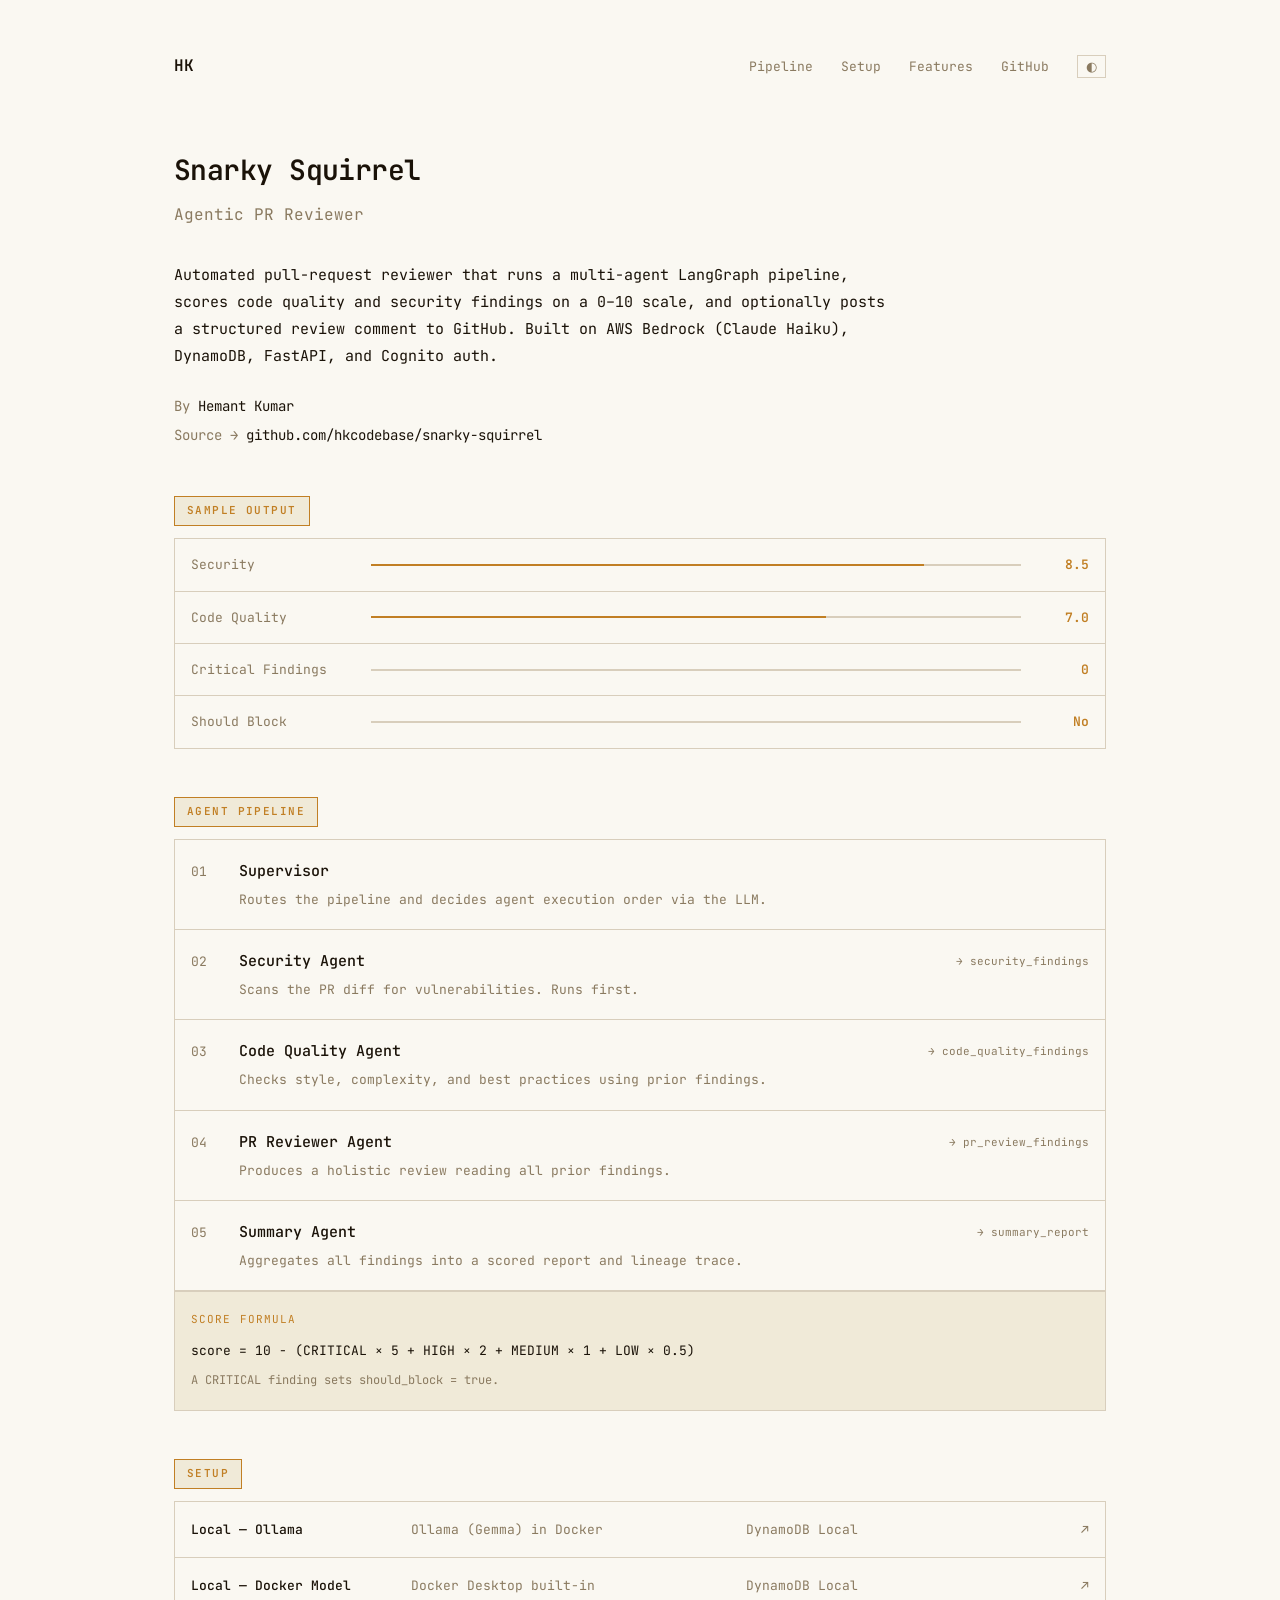
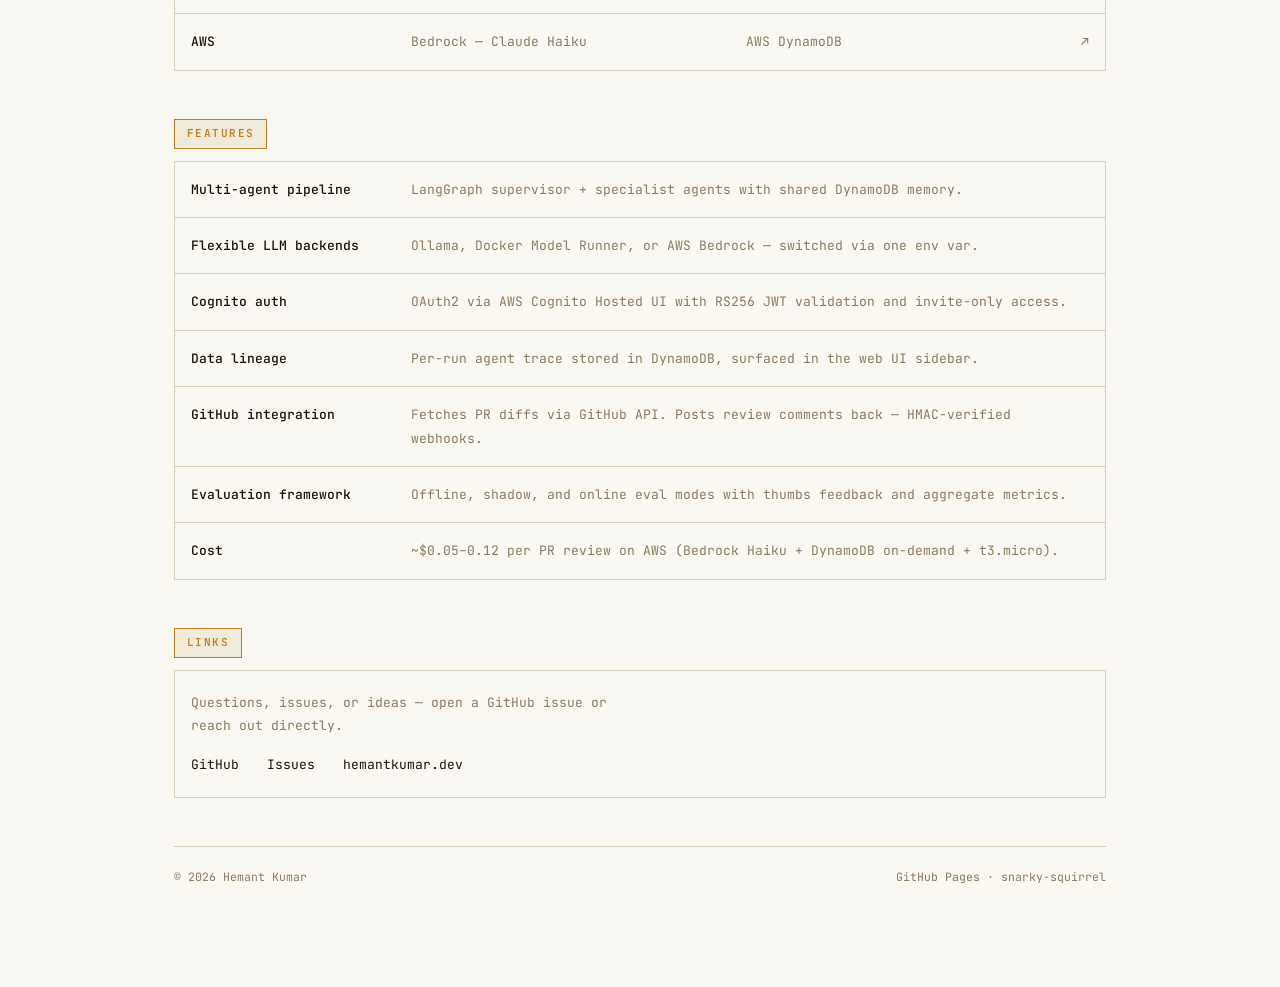
==== commit 69221c52: "feat: style updated with separate css that will be shared between multiple projects" ====
--- a/index.html
+++ b/index.html
@@ -18,328 +18,7 @@
   <link rel="preconnect" href="https://fonts.googleapis.com">
   <link rel="preconnect" href="https://fonts.gstatic.com" crossorigin>
   <link href="https://fonts.googleapis.com/css2?family=JetBrains+Mono:wght@400;500;600&display=swap" rel="stylesheet">
-
-  <style>
-    /* ── THEME ───────────────────────────────────────── */
-    :root {
-      --bg:       #f8f7f4;
-      --text:     #111111;
-      --muted:    #888888;
-      --border:   #d4d1ca;
-      --row-hover:#f0ede8;
-      --link:     #111111;
-    }
-    html.dark {
-      --bg:       #0e0e0e;
-      --text:     #dedad4;
-      --muted:    #555555;
-      --border:   #242424;
-      --row-hover:#161616;
-      --link:     #dedad4;
-    }
-
-    /* ── RESET ───────────────────────────────────────── */
-    *, *::before, *::after { box-sizing: border-box; margin: 0; padding: 0; }
-
-    /* ── BASE ────────────────────────────────────────── */
-    body {
-      font-family: 'JetBrains Mono', 'Courier New', monospace;
-      font-size: 15px;
-      line-height: 1.8;
-      background: var(--bg);
-      color: var(--text);
-      max-width: 1020px;
-      margin: 0 auto;
-      padding: 52px 44px 100px;
-      transition: background 0.2s ease, color 0.2s ease;
-    }
-
-    a {
-      color: var(--link);
-      text-decoration: none;
-    }
-    a:hover {
-      text-decoration: underline;
-      text-decoration-thickness: 1px;
-      text-underline-offset: 3px;
-    }
-
-    /* ── NAV ─────────────────────────────────────────── */
-    .nav {
-      display: flex;
-      align-items: center;
-      justify-content: space-between;
-      margin-bottom: 64px;
-    }
-    .nav-logo {
-      font-weight: 600;
-      font-size: 16px;
-      letter-spacing: 0.02em;
-    }
-    .nav-right {
-      display: flex;
-      align-items: center;
-      gap: 28px;
-    }
-    .nav-link {
-      font-size: 13px;
-      color: var(--muted);
-      transition: color 0.15s;
-    }
-    .nav-link:hover {
-      background: var(--text);
-      color: var(--bg);
-      text-decoration: none;
-    }
-    .theme-btn {
-      background: none;
-      border: 1px solid var(--border);
-      color: var(--muted);
-      font-family: inherit;
-      font-size: 13px;
-      line-height: 1;
-      cursor: pointer;
-      padding: 4px 8px;
-      transition: color 0.15s, border-color 0.15s;
-    }
-    .theme-btn:hover {
-      color: var(--text);
-      border-color: var(--text);
-    }
-
-    /* ── SECTION LABEL ───────────────────────────────── */
-    .label {
-      font-size: 12px;
-      letter-spacing: 0.13em;
-      text-transform: uppercase;
-      color: var(--muted);
-      padding-bottom: 14px;
-      border-bottom: 1px solid var(--border);
-      margin-bottom: 28px;
-    }
-
-    /* ── HERO ────────────────────────────────────────── */
-    .hero {
-      margin-bottom: 72px;
-    }
-    .hero-name {
-      font-size: 28px;
-      font-weight: 600;
-      letter-spacing: -0.02em;
-      margin-bottom: 6px;
-    }
-    .hero-role {
-      font-size: 16px;
-      color: var(--muted);
-      margin-bottom: 32px;
-    }
-    .hero-bio {
-      max-width: 720px;
-      margin-bottom: 24px;
-      color: var(--text);
-    }
-    .hero-meta {
-      font-size: 14px;
-      color: var(--muted);
-      display: flex;
-      flex-direction: column;
-      gap: 4px;
-    }
-    .hero-meta a { color: var(--text); }
-
-    /* ── SCORES ──────────────────────────────────────── */
-    .scores {
-      margin-bottom: 72px;
-    }
-    .score-row {
-      display: grid;
-      grid-template-columns: 160px 1fr 48px;
-      column-gap: 20px;
-      align-items: center;
-      padding: 14px 0;
-      border-bottom: 1px solid var(--border);
-      font-size: 13px;
-    }
-    .score-row:first-of-type { border-top: 1px solid var(--border); }
-    .score-name { color: var(--muted); }
-    .score-bar-wrap {
-      height: 2px;
-      background: var(--border);
-    }
-    .score-bar-fill {
-      height: 100%;
-      background: var(--text);
-      transition: width 0.8s ease;
-    }
-    .score-val {
-      text-align: right;
-      font-weight: 600;
-    }
-
-    /* ── PIPELINE ────────────────────────────────────── */
-    .pipeline {
-      margin-bottom: 72px;
-    }
-    .pipe-row {
-      display: grid;
-      grid-template-columns: 28px 1fr auto;
-      column-gap: 20px;
-      padding: 18px 0;
-      border-bottom: 1px solid var(--border);
-    }
-    .pipe-row:first-of-type { border-top: 1px solid var(--border); }
-    .pipe-num {
-      font-size: 13px;
-      color: var(--muted);
-      padding-top: 2px;
-    }
-    .pipe-body { min-width: 0; }
-    .pipe-name {
-      font-weight: 500;
-      margin-bottom: 3px;
-    }
-    .pipe-desc {
-      font-size: 13px;
-      color: var(--muted);
-    }
-    .pipe-badge {
-      font-size: 11px;
-      color: var(--muted);
-      white-space: nowrap;
-      padding-top: 4px;
-      text-align: right;
-    }
-
-    /* ── FORMULA ─────────────────────────────────────── */
-    .formula-block {
-      margin-top: 28px;
-      padding: 20px 0;
-      border-top: 1px solid var(--border);
-      border-bottom: 1px solid var(--border);
-    }
-    .formula-label {
-      font-size: 12px;
-      letter-spacing: 0.1em;
-      text-transform: uppercase;
-      color: var(--muted);
-      margin-bottom: 10px;
-    }
-    .formula-text {
-      font-size: 14px;
-      color: var(--text);
-      line-height: 2;
-    }
-    .formula-note {
-      font-size: 12px;
-      color: var(--muted);
-      margin-top: 8px;
-    }
-
-    /* ── SETUP ───────────────────────────────────────── */
-    .setup {
-      margin-bottom: 72px;
-    }
-    .setup-row {
-      display: grid;
-      grid-template-columns: 200px 1fr 1fr auto;
-      column-gap: 20px;
-      padding: 16px 0;
-      border-bottom: 1px solid var(--border);
-      font-size: 13px;
-      color: var(--text);
-      transition: background 0.12s, padding 0.12s;
-      cursor: pointer;
-    }
-    .setup-row:first-of-type { border-top: 1px solid var(--border); }
-    .setup-row:hover {
-      background: var(--text);
-      color: var(--bg);
-      padding-left: 10px;
-      padding-right: 10px;
-      margin-left: -10px;
-      margin-right: -10px;
-      text-decoration: none;
-    }
-    .setup-row:hover .setup-label,
-    .setup-row:hover .setup-db,
-    .setup-row:hover .setup-llm,
-    .setup-row:hover .setup-arrow {
-      color: var(--bg);
-      opacity: 0.7;
-    }
-    .setup-row:hover .setup-name { color: var(--bg); opacity: 1; }
-    .setup-name { font-weight: 500; }
-    .setup-label { color: var(--muted); }
-    .setup-db    { color: var(--muted); }
-    .setup-arrow { color: var(--muted); text-align: right; }
-
-    /* ── FEATURES ────────────────────────────────────── */
-    .features {
-      margin-bottom: 72px;
-    }
-    .feature-row {
-      display: grid;
-      grid-template-columns: 200px 1fr;
-      column-gap: 20px;
-      padding: 16px 0;
-      border-bottom: 1px solid var(--border);
-      font-size: 13px;
-    }
-    .feature-row:first-of-type { border-top: 1px solid var(--border); }
-    .feature-name {
-      font-weight: 500;
-      color: var(--text);
-    }
-    .feature-desc { color: var(--muted); }
-
-    /* ── CONNECT ─────────────────────────────────────── */
-    .connect {
-      margin-bottom: 72px;
-    }
-    .connect-bio {
-      color: var(--muted);
-      max-width: 460px;
-      margin-bottom: 22px;
-      font-size: 13px;
-    }
-    .connect-links {
-      display: flex;
-      gap: 28px;
-    }
-    .connect-link {
-      font-size: 13px;
-    }
-    .connect-link:hover {
-      background: var(--text);
-      color: var(--bg);
-      text-decoration: none;
-    }
-
-    /* ── FOOTER ──────────────────────────────────────── */
-    footer {
-      padding-top: 20px;
-      border-top: 1px solid var(--border);
-      display: flex;
-      justify-content: space-between;
-      align-items: center;
-      flex-wrap: wrap;
-      gap: 8px;
-      font-size: 11.5px;
-      color: var(--muted);
-    }
-
-    /* ── RESPONSIVE ──────────────────────────────────── */
-    @media (max-width: 560px) {
-      body { padding: 32px 20px 64px; }
-      .nav-right { gap: 16px; }
-      .score-row { grid-template-columns: 120px 1fr 40px; }
-      .pipe-row  { grid-template-columns: 24px 1fr; }
-      .pipe-badge { display: none; }
-      .setup-row { grid-template-columns: 1fr auto; }
-      .setup-label, .setup-db { display: none; }
-      .feature-row { grid-template-columns: 1fr; gap: 4px; }
-    }
-  </style>
+  <link rel="stylesheet" href="hk.css">
 </head>
 <body>
 
@@ -373,154 +52,161 @@
     </div>
   </section>
 
-  <!-- Scores -->
+  <!-- Sample Output -->
   <section class="scores">
     <p class="label">Sample Output</p>
-
-    <div class="score-row">
-      <span class="score-name">Security</span>
-      <div class="score-bar-wrap"><div class="score-bar-fill" style="width:85%"></div></div>
-      <span class="score-val">8.5</span>
-    </div>
-    <div class="score-row">
-      <span class="score-name">Code Quality</span>
-      <div class="score-bar-wrap"><div class="score-bar-fill" style="width:70%"></div></div>
-      <span class="score-val">7.0</span>
-    </div>
-    <div class="score-row">
-      <span class="score-name">Critical Findings</span>
-      <div class="score-bar-wrap"><div class="score-bar-fill" style="width:0%"></div></div>
-      <span class="score-val">0</span>
-    </div>
-    <div class="score-row">
-      <span class="score-name">Should Block</span>
-      <div class="score-bar-wrap"><div class="score-bar-fill" style="width:0%"></div></div>
-      <span class="score-val">No</span>
-    </div>
-  </section>
-
-  <!-- Pipeline -->
+    <div class="box">
+      <div class="score-row">
+        <span class="score-name">Security</span>
+        <div class="score-bar-wrap"><div class="score-bar-fill" style="width:85%"></div></div>
+        <span class="score-val">8.5</span>
+      </div>
+      <div class="score-row">
+        <span class="score-name">Code Quality</span>
+        <div class="score-bar-wrap"><div class="score-bar-fill" style="width:70%"></div></div>
+        <span class="score-val">7.0</span>
+      </div>
+      <div class="score-row">
+        <span class="score-name">Critical Findings</span>
+        <div class="score-bar-wrap"><div class="score-bar-fill" style="width:0%"></div></div>
+        <span class="score-val">0</span>
+      </div>
+      <div class="score-row">
+        <span class="score-name">Should Block</span>
+        <div class="score-bar-wrap"><div class="score-bar-fill" style="width:0%"></div></div>
+        <span class="score-val">No</span>
+      </div>
+    </div>
+  </section>
+
+  <!-- Agent Pipeline -->
   <section id="pipeline" class="pipeline">
     <p class="label">Agent Pipeline</p>
-
-    <div class="pipe-row">
-      <span class="pipe-num">01</span>
-      <div class="pipe-body">
-        <p class="pipe-name">Supervisor</p>
-        <p class="pipe-desc">Routes the pipeline and decides agent execution order via the LLM.</p>
-      </div>
-      <span class="pipe-badge"></span>
-    </div>
-    <div class="pipe-row">
-      <span class="pipe-num">02</span>
-      <div class="pipe-body">
-        <p class="pipe-name">Security Agent</p>
-        <p class="pipe-desc">Scans the PR diff for vulnerabilities. Runs first.</p>
-      </div>
-      <span class="pipe-badge">→ security_findings</span>
-    </div>
-    <div class="pipe-row">
-      <span class="pipe-num">03</span>
-      <div class="pipe-body">
-        <p class="pipe-name">Code Quality Agent</p>
-        <p class="pipe-desc">Checks style, complexity, and best practices using prior findings.</p>
-      </div>
-      <span class="pipe-badge">→ code_quality_findings</span>
-    </div>
-    <div class="pipe-row">
-      <span class="pipe-num">04</span>
-      <div class="pipe-body">
-        <p class="pipe-name">PR Reviewer Agent</p>
-        <p class="pipe-desc">Produces a holistic review reading all prior findings.</p>
-      </div>
-      <span class="pipe-badge">→ pr_review_findings</span>
-    </div>
-    <div class="pipe-row">
-      <span class="pipe-num">05</span>
-      <div class="pipe-body">
-        <p class="pipe-name">Summary Agent</p>
-        <p class="pipe-desc">Aggregates all findings into a scored report and lineage trace.</p>
-      </div>
-      <span class="pipe-badge">→ summary_report</span>
-    </div>
-
-    <div class="formula-block">
-      <p class="formula-label">Score Formula</p>
-      <p class="formula-text">
-        score = 10 − (CRITICAL × 5 + HIGH × 2 + MEDIUM × 1 + LOW × 0.5)
-      </p>
-      <p class="formula-note">A CRITICAL finding sets should_block = true.</p>
+    <div class="box">
+      <div class="pipe-row">
+        <span class="pipe-num">01</span>
+        <div class="pipe-body">
+          <p class="pipe-name">Supervisor</p>
+          <p class="pipe-desc">Routes the pipeline and decides agent execution order via the LLM.</p>
+        </div>
+        <span class="pipe-badge"></span>
+      </div>
+      <div class="pipe-row">
+        <span class="pipe-num">02</span>
+        <div class="pipe-body">
+          <p class="pipe-name">Security Agent</p>
+          <p class="pipe-desc">Scans the PR diff for vulnerabilities. Runs first.</p>
+        </div>
+        <span class="pipe-badge">→ security_findings</span>
+      </div>
+      <div class="pipe-row">
+        <span class="pipe-num">03</span>
+        <div class="pipe-body">
+          <p class="pipe-name">Code Quality Agent</p>
+          <p class="pipe-desc">Checks style, complexity, and best practices using prior findings.</p>
+        </div>
+        <span class="pipe-badge">→ code_quality_findings</span>
+      </div>
+      <div class="pipe-row">
+        <span class="pipe-num">04</span>
+        <div class="pipe-body">
+          <p class="pipe-name">PR Reviewer Agent</p>
+          <p class="pipe-desc">Produces a holistic review reading all prior findings.</p>
+        </div>
+        <span class="pipe-badge">→ pr_review_findings</span>
+      </div>
+      <div class="pipe-row">
+        <span class="pipe-num">05</span>
+        <div class="pipe-body">
+          <p class="pipe-name">Summary Agent</p>
+          <p class="pipe-desc">Aggregates all findings into a scored report and lineage trace.</p>
+        </div>
+        <span class="pipe-badge">→ summary_report</span>
+      </div>
+      <div class="formula-block">
+        <p class="formula-label">Score Formula</p>
+        <p class="formula-text">
+          score = 10 − (CRITICAL × 5 + HIGH × 2 + MEDIUM × 1 + LOW × 0.5)
+        </p>
+        <p class="formula-note">A CRITICAL finding sets should_block = true.</p>
+      </div>
     </div>
   </section>
 
   <!-- Setup -->
   <section id="setup" class="setup">
     <p class="label">Setup</p>
-
-    <a href="https://github.com/hkcodebase/snarky-squirrel/blob/main/docs/setup-local.md" target="_blank" class="setup-row">
-      <span class="setup-name">Local — Ollama</span>
-      <span class="setup-label">Ollama (Gemma) in Docker</span>
-      <span class="setup-db">DynamoDB Local</span>
-      <span class="setup-arrow">↗</span>
-    </a>
-    <a href="https://github.com/hkcodebase/snarky-squirrel/blob/main/docs/setup-local.md" target="_blank" class="setup-row">
-      <span class="setup-name">Local — Docker Model</span>
-      <span class="setup-label">Docker Desktop built-in</span>
-      <span class="setup-db">DynamoDB Local</span>
-      <span class="setup-arrow">↗</span>
-    </a>
-    <a href="https://github.com/hkcodebase/snarky-squirrel/blob/main/docs/setup-aws.md" target="_blank" class="setup-row">
-      <span class="setup-name">AWS</span>
-      <span class="setup-label">Bedrock — Claude Haiku</span>
-      <span class="setup-db">AWS DynamoDB</span>
-      <span class="setup-arrow">↗</span>
-    </a>
+    <div class="box">
+      <a href="https://github.com/hkcodebase/snarky-squirrel/blob/main/docs/setup-local.md" target="_blank" class="setup-row">
+        <span class="setup-name">Local — Ollama</span>
+        <span class="setup-label">Ollama (Gemma) in Docker</span>
+        <span class="setup-db">DynamoDB Local</span>
+        <span class="setup-arrow">↗</span>
+      </a>
+      <a href="https://github.com/hkcodebase/snarky-squirrel/blob/main/docs/setup-local.md" target="_blank" class="setup-row">
+        <span class="setup-name">Local — Docker Model</span>
+        <span class="setup-label">Docker Desktop built-in</span>
+        <span class="setup-db">DynamoDB Local</span>
+        <span class="setup-arrow">↗</span>
+      </a>
+      <a href="https://github.com/hkcodebase/snarky-squirrel/blob/main/docs/setup-aws.md" target="_blank" class="setup-row">
+        <span class="setup-name">AWS</span>
+        <span class="setup-label">Bedrock — Claude Haiku</span>
+        <span class="setup-db">AWS DynamoDB</span>
+        <span class="setup-arrow">↗</span>
+      </a>
+    </div>
   </section>
 
   <!-- Features -->
   <section id="features" class="features">
     <p class="label">Features</p>
-
-    <div class="feature-row">
-      <span class="feature-name">Multi-agent pipeline</span>
-      <span class="feature-desc">LangGraph supervisor + specialist agents with shared DynamoDB memory.</span>
-    </div>
-    <div class="feature-row">
-      <span class="feature-name">Flexible LLM backends</span>
-      <span class="feature-desc">Ollama, Docker Model Runner, or AWS Bedrock — switched via one env var.</span>
-    </div>
-    <div class="feature-row">
-      <span class="feature-name">Cognito auth</span>
-      <span class="feature-desc">OAuth2 via AWS Cognito Hosted UI with RS256 JWT validation and invite-only access.</span>
-    </div>
-    <div class="feature-row">
-      <span class="feature-name">Data lineage</span>
-      <span class="feature-desc">Per-run agent trace stored in DynamoDB, surfaced in the web UI sidebar.</span>
-    </div>
-    <div class="feature-row">
-      <span class="feature-name">GitHub integration</span>
-      <span class="feature-desc">Fetches PR diffs via GitHub API. Posts review comments back — HMAC-verified webhooks.</span>
-    </div>
-    <div class="feature-row">
-      <span class="feature-name">Evaluation framework</span>
-      <span class="feature-desc">Offline, shadow, and online eval modes with thumbs feedback and aggregate metrics.</span>
-    </div>
-    <div class="feature-row">
-      <span class="feature-name">Cost</span>
-      <span class="feature-desc">~$0.05–0.12 per PR review on AWS (Bedrock Haiku + DynamoDB on-demand + t3.micro).</span>
-    </div>
-  </section>
-
-  <!-- Connect -->
+    <div class="box">
+      <div class="feature-row">
+        <span class="feature-name">Multi-agent pipeline</span>
+        <span class="feature-desc">LangGraph supervisor + specialist agents with shared DynamoDB memory.</span>
+      </div>
+      <div class="feature-row">
+        <span class="feature-name">Flexible LLM backends</span>
+        <span class="feature-desc">Ollama, Docker Model Runner, or AWS Bedrock — switched via one env var.</span>
+      </div>
+      <div class="feature-row">
+        <span class="feature-name">Cognito auth</span>
+        <span class="feature-desc">OAuth2 via AWS Cognito Hosted UI with RS256 JWT validation and invite-only access.</span>
+      </div>
+      <div class="feature-row">
+        <span class="feature-name">Data lineage</span>
+        <span class="feature-desc">Per-run agent trace stored in DynamoDB, surfaced in the web UI sidebar.</span>
+      </div>
+      <div class="feature-row">
+        <span class="feature-name">GitHub integration</span>
+        <span class="feature-desc">Fetches PR diffs via GitHub API. Posts review comments back — HMAC-verified webhooks.</span>
+      </div>
+      <div class="feature-row">
+        <span class="feature-name">Evaluation framework</span>
+        <span class="feature-desc">Offline, shadow, and online eval modes with thumbs feedback and aggregate metrics.</span>
+      </div>
+      <div class="feature-row">
+        <span class="feature-name">Cost</span>
+        <span class="feature-desc">~$0.05–0.12 per PR review on AWS (Bedrock Haiku + DynamoDB on-demand + t3.micro).</span>
+      </div>
+    </div>
+  </section>
+
+  <!-- Links -->
   <section class="connect">
     <p class="label">Links</p>
-    <p class="connect-bio">
-      Questions, issues, or ideas — open a GitHub issue or reach out directly.
-    </p>
-    <div class="connect-links">
-      <a href="https://github.com/hkcodebase/snarky-squirrel" target="_blank" class="connect-link">GitHub</a>
-      <a href="https://github.com/hkcodebase/snarky-squirrel/issues" target="_blank" class="connect-link">Issues</a>
-      <a href="https://hemantkumar.dev" target="_blank" class="connect-link">hemantkumar.dev</a>
+    <div class="box">
+      <div class="connect-inner">
+        <p class="connect-bio">
+          Questions, issues, or ideas — open a GitHub issue or reach out directly.
+        </p>
+        <div class="connect-links">
+          <a href="https://github.com/hkcodebase/snarky-squirrel" target="_blank" class="connect-link">GitHub</a>
+          <a href="https://github.com/hkcodebase/snarky-squirrel/issues" target="_blank" class="connect-link">Issues</a>
+          <a href="https://hemantkumar.dev" target="_blank" class="connect-link">hemantkumar.dev</a>
+        </div>
+      </div>
     </div>
   </section>
 
@@ -538,5 +224,9 @@
   });
 </script>
 
+<!-- GoatCounter analytics — replace YOUR-CODE with your GoatCounter site code -->
+<script data-goatcounter="https://YOUR-CODE.goatcounter.com/count"
+        async src="//gc.zgo.at/count.js"></script>
+
 </body>
 </html>
--- a/hk.css
+++ b/hk.css
@@ -0,0 +1,510 @@
+/*
+ * hk.css — Shared design system
+ * hemantkumar.dev · snarky-squirrel · and future sites
+ *
+ * Usage:
+ *   <link rel="stylesheet" href="hk.css">
+ *
+ * Font (add to <head> before this stylesheet):
+ *   <link href="https://fonts.googleapis.com/css2?family=JetBrains+Mono:wght@400;500;600&display=swap" rel="stylesheet">
+ *
+ * Theme toggle (add to <head> before page renders to prevent flash):
+ *   <script>
+ *     (function () {
+ *       var s = localStorage.getItem('hk-theme');
+ *       var p = window.matchMedia('(prefers-color-scheme: dark)').matches;
+ *       if (s === 'dark' || (!s && p)) document.documentElement.classList.add('dark');
+ *     })();
+ *   </script>
+ *
+ * Theme toggle button (add anywhere in your nav):
+ *   <button id="theme-toggle" class="theme-btn" aria-label="Toggle theme">◐</button>
+ *
+ * Theme toggle script (add before </body>):
+ *   <script>
+ *     document.getElementById('theme-toggle').addEventListener('click', function () {
+ *       var isDark = document.documentElement.classList.toggle('dark');
+ *       localStorage.setItem('hk-theme', isDark ? 'dark' : 'light');
+ *     });
+ *   </script>
+ *
+ * Section pattern:
+ *   <section class="section">
+ *     <p class="label">Section Title</p>
+ *     <div class="box">
+ *       <!-- rows go here -->
+ *     </div>
+ *   </section>
+ */
+
+
+/* ─────────────────────────────────────────────────────────
+   THEME — CSS variables
+   ───────────────────────────────────────────────────────── */
+:root {
+  --bg:        #faf8f2;
+  --text:      #1a1208;
+  --muted:     #8a7a60;
+  --border:    #d8cebc;
+  --label-bg:  #f0ead8;
+  --accent:    #c17f24;
+  --row-hover: #ede4cc;
+  --link:      #1a1208;
+}
+html.dark {
+  --bg:        #0f0d09;
+  --text:      #e8e0cc;
+  --muted:     #6b5e48;
+  --border:    #2e2518;
+  --label-bg:  #1e1a10;
+  --accent:    #e09535;
+  --row-hover: #1a1508;
+  --link:      #e8e0cc;
+}
+
+
+/* ─────────────────────────────────────────────────────────
+   RESET
+   ───────────────────────────────────────────────────────── */
+*, *::before, *::after {
+  box-sizing: border-box;
+  margin: 0;
+  padding: 0;
+}
+
+
+/* ─────────────────────────────────────────────────────────
+   BASE
+   ───────────────────────────────────────────────────────── */
+body {
+  font-family: 'JetBrains Mono', 'Courier New', monospace;
+  font-size: 15px;
+  line-height: 1.8;
+  background: var(--bg);
+  color: var(--text);
+  max-width: 1020px;
+  margin: 0 auto;
+  padding: 52px 44px 100px;
+  transition: background 0.2s ease, color 0.2s ease;
+}
+
+a {
+  color: var(--link);
+  text-decoration: none;
+}
+a:hover {
+  text-decoration: underline;
+  text-decoration-thickness: 1px;
+  text-underline-offset: 3px;
+}
+
+
+/* ─────────────────────────────────────────────────────────
+   NAV
+   ───────────────────────────────────────────────────────── */
+.nav {
+  display: flex;
+  align-items: center;
+  justify-content: space-between;
+  margin-bottom: 64px;
+}
+.nav-logo {
+  font-weight: 600;
+  font-size: 16px;
+  letter-spacing: 0.02em;
+}
+.nav-right {
+  display: flex;
+  align-items: center;
+  gap: 28px;
+}
+.nav-link {
+  font-size: 13px;
+  color: var(--muted);
+  transition: color 0.15s;
+}
+.nav-link:hover {
+  background: var(--text);
+  color: var(--bg);
+  text-decoration: none;
+}
+.theme-btn {
+  background: none;
+  border: 1px solid var(--border);
+  color: var(--muted);
+  font-family: inherit;
+  font-size: 13px;
+  line-height: 1;
+  cursor: pointer;
+  padding: 4px 8px;
+  transition: color 0.15s, border-color 0.15s;
+}
+.theme-btn:hover {
+  color: var(--text);
+  border-color: var(--text);
+}
+
+
+/* ─────────────────────────────────────────────────────────
+   SECTION
+   Each section: .section wrapper > .label pill > .box content
+   ───────────────────────────────────────────────────────── */
+.section  { margin-bottom: 48px; }
+.work     { margin-bottom: 48px; }
+.scores   { margin-bottom: 48px; }
+.pipeline { margin-bottom: 48px; }
+.setup    { margin-bottom: 48px; }
+.features { margin-bottom: 48px; }
+.expertise{ margin-bottom: 48px; }
+.connect  { margin-bottom: 48px; }
+
+
+/* ─────────────────────────────────────────────────────────
+   SECTION LABEL — pill tag above the box
+   ───────────────────────────────────────────────────────── */
+.label {
+  display: inline-block;
+  font-size: 11px;
+  font-weight: 600;
+  letter-spacing: 0.13em;
+  text-transform: uppercase;
+  color: var(--accent);
+  background: var(--label-bg);
+  border: 1px solid var(--accent);
+  padding: 4px 12px;
+  margin-bottom: 12px;
+}
+
+
+/* ─────────────────────────────────────────────────────────
+   BOX — single border wrapping section content
+   Rows inside use only internal border-bottom dividers;
+   no :first-of-type top border needed.
+   ───────────────────────────────────────────────────────── */
+.box {
+  border: 1px solid var(--border);
+}
+
+
+/* ─────────────────────────────────────────────────────────
+   HERO — open layout, no box
+   ───────────────────────────────────────────────────────── */
+.hero {
+  margin-bottom: 48px;
+}
+.hero-name {
+  font-size: 28px;
+  font-weight: 600;
+  letter-spacing: -0.02em;
+  margin-bottom: 6px;
+}
+.hero-role {
+  font-size: 16px;
+  color: var(--muted);
+  margin-bottom: 32px;
+}
+.hero-bio {
+  max-width: 720px;
+  margin-bottom: 24px;
+  color: var(--text);
+}
+.hero-meta {
+  font-size: 14px;
+  color: var(--muted);
+  display: flex;
+  flex-direction: column;
+  gap: 4px;
+}
+.hero-meta a { color: var(--text); }
+/* alias used on personal site */
+.hero-now {
+  font-size: 14px;
+  color: var(--muted);
+}
+.hero-now a { color: var(--text); }
+
+
+/* ─────────────────────────────────────────────────────────
+   ROW — generic interactive row (inside .box)
+   Apply .row to an <a> or <div> inside a .box.
+   Internal dividers: border-bottom on each row, none on last.
+   ───────────────────────────────────────────────────────── */
+.row {
+  display: grid;
+  column-gap: 20px;
+  padding: 20px 16px;
+  border-bottom: 1px solid var(--border);
+  color: var(--text);
+  transition: background 0.12s;
+  cursor: pointer;
+}
+.row:last-child { border-bottom: none; }
+.row:hover {
+  background: var(--text);
+  color: var(--bg);
+  text-decoration: none;
+}
+.row:hover .row-sub,
+.row:hover .row-meta,
+.row:hover .row-num,
+.row:hover .row-year {
+  color: var(--bg);
+  opacity: 0.55;
+}
+.row:hover .row-title,
+.row:hover .row-arrow {
+  color: var(--bg);
+  opacity: 1;
+}
+
+.row-num   { font-size: 13px; color: var(--muted); padding-top: 2px; }
+.row-body  { min-width: 0; }
+.row-title { font-weight: 500; margin-bottom: 3px; }
+.row-sub   { font-size: 13px; color: var(--muted); margin-bottom: 5px; }
+.row-meta  { font-size: 13px; color: var(--muted); }
+.row-right {
+  text-align: right;
+  display: flex;
+  flex-direction: column;
+  align-items: flex-end;
+  gap: 2px;
+  padding-top: 2px;
+}
+.row-year  { font-size: 13px; color: var(--muted); white-space: nowrap; }
+.row-arrow { font-size: 15px; color: var(--muted); transition: color 0.12s; }
+.row:hover .row-arrow { color: var(--bg); }
+
+/* ── Project row aliases (hemantkumar.dev) ── */
+.project {
+  display: grid;
+  grid-template-columns: 32px 1fr auto;
+  column-gap: 20px;
+  padding: 22px 16px;
+  border-bottom: 1px solid var(--border);
+  color: var(--text);
+  transition: background 0.12s;
+  cursor: pointer;
+}
+.project:last-child { border-bottom: none; }
+.project:hover {
+  background: var(--text);
+  color: var(--bg);
+  text-decoration: none;
+}
+.project:hover .project-title,
+.project:hover .project-arrow { color: var(--bg); }
+.project:hover .project-num,
+.project:hover .project-tags,
+.project:hover .project-desc,
+.project:hover .project-year  { color: var(--bg); opacity: 0.55; }
+
+.project-num   { font-size: 13px; color: var(--muted); padding-top: 2px; }
+.project-body  { min-width: 0; }
+.project-title { font-weight: 500; margin-bottom: 3px; }
+.project-tags  { font-size: 13px; color: var(--muted); margin-bottom: 5px; }
+.project-desc  { font-size: 13px; color: var(--muted); }
+.project-right { text-align: right; display: flex; flex-direction: column; align-items: flex-end; gap: 2px; padding-top: 2px; }
+.project-year  { font-size: 13px; color: var(--muted); white-space: nowrap; }
+.project-arrow { font-size: 15px; color: var(--muted); transition: color 0.12s; }
+
+
+/* ─────────────────────────────────────────────────────────
+   SCORE BARS (inside .box)
+   ───────────────────────────────────────────────────────── */
+.score-row {
+  display: grid;
+  grid-template-columns: 160px 1fr 48px;
+  column-gap: 20px;
+  align-items: center;
+  padding: 14px 16px;
+  border-bottom: 1px solid var(--border);
+  font-size: 13px;
+}
+.score-row:last-child { border-bottom: none; }
+.score-name  { color: var(--muted); }
+.score-bar-wrap {
+  height: 2px;
+  background: var(--border);
+}
+.score-bar-fill {
+  height: 100%;
+  background: var(--accent);
+  transition: width 0.8s ease;
+}
+.score-val {
+  text-align: right;
+  font-weight: 600;
+  color: var(--accent);
+}
+
+
+/* ─────────────────────────────────────────────────────────
+   PIPELINE / STEPS (inside .box)
+   ───────────────────────────────────────────────────────── */
+.pipe-row {
+  display: grid;
+  grid-template-columns: 28px 1fr auto;
+  column-gap: 20px;
+  padding: 18px 16px;
+  border-bottom: 1px solid var(--border);
+}
+.pipe-row:last-child { border-bottom: none; }
+.pipe-num   { font-size: 13px; color: var(--muted); padding-top: 2px; }
+.pipe-body  { min-width: 0; }
+.pipe-name  { font-weight: 500; margin-bottom: 3px; }
+.pipe-desc  { font-size: 13px; color: var(--muted); }
+.pipe-badge { font-size: 11px; color: var(--muted); white-space: nowrap; padding-top: 4px; text-align: right; }
+
+
+/* ─────────────────────────────────────────────────────────
+   FORMULA BLOCK (inside .box, after pipe rows)
+   ───────────────────────────────────────────────────────── */
+.formula-block {
+  padding: 18px 16px;
+  border-top: 1px solid var(--border);
+  background: var(--label-bg);
+}
+.formula-label {
+  font-size: 11px;
+  letter-spacing: 0.1em;
+  text-transform: uppercase;
+  color: var(--accent);
+  margin-bottom: 8px;
+}
+.formula-text {
+  font-size: 13px;
+  color: var(--text);
+  line-height: 2;
+}
+.formula-note {
+  font-size: 12px;
+  color: var(--muted);
+  margin-top: 6px;
+}
+
+
+/* ─────────────────────────────────────────────────────────
+   SETUP ROWS (inside .box)
+   ───────────────────────────────────────────────────────── */
+.setup-row {
+  display: grid;
+  grid-template-columns: 200px 1fr 1fr auto;
+  column-gap: 20px;
+  padding: 16px 16px;
+  border-bottom: 1px solid var(--border);
+  font-size: 13px;
+  color: var(--text);
+  transition: background 0.12s;
+  cursor: pointer;
+}
+.setup-row:last-child { border-bottom: none; }
+.setup-row:hover {
+  background: var(--text);
+  color: var(--bg);
+  text-decoration: none;
+}
+.setup-row:hover .setup-label,
+.setup-row:hover .setup-db,
+.setup-row:hover .setup-arrow { color: var(--bg); opacity: 0.7; }
+.setup-row:hover .setup-name  { color: var(--bg); opacity: 1; }
+.setup-name  { font-weight: 500; }
+.setup-label { color: var(--muted); }
+.setup-db    { color: var(--muted); }
+.setup-arrow { color: var(--muted); text-align: right; }
+
+
+/* ─────────────────────────────────────────────────────────
+   SKILLS GRID (inside .box with padding)
+   ───────────────────────────────────────────────────────── */
+.skills-grid {
+  display: grid;
+  grid-template-columns: 1fr 1fr;
+  gap: 44px 72px;
+  padding: 24px 16px;
+}
+.skill-group-name {
+  font-size: 14px;
+  font-weight: 600;
+  letter-spacing: 0.03em;
+  margin-bottom: 14px;
+  padding-bottom: 10px;
+  border-bottom: 1px solid var(--border);
+}
+.skill-list {
+  list-style: none;
+  display: flex;
+  flex-direction: column;
+  gap: 7px;
+}
+.skill-list li {
+  font-size: 13px;
+  color: var(--muted);
+}
+.skill-list li::before {
+  content: "– ";
+  color: var(--border);
+}
+
+
+/* ─────────────────────────────────────────────────────────
+   FEATURE ROWS (inside .box)
+   ───────────────────────────────────────────────────────── */
+.feature-row {
+  display: grid;
+  grid-template-columns: 200px 1fr;
+  column-gap: 20px;
+  padding: 16px 16px;
+  border-bottom: 1px solid var(--border);
+  font-size: 13px;
+}
+.feature-row:last-child { border-bottom: none; }
+.feature-name { font-weight: 500; color: var(--text); }
+.feature-desc { color: var(--muted); }
+
+
+/* ─────────────────────────────────────────────────────────
+   CONNECT / LINKS (inside .box with padding)
+   ───────────────────────────────────────────────────────── */
+.connect-inner  { padding: 20px 16px; }
+.connect-bio    { color: var(--muted); max-width: 460px; margin-bottom: 16px; font-size: 13px; }
+.connect-links  { display: flex; gap: 28px; }
+.connect-link   { font-size: 13px; }
+.connect-link:hover {
+  background: var(--text);
+  color: var(--bg);
+  text-decoration: none;
+}
+
+
+/* ─────────────────────────────────────────────────────────
+   FOOTER
+   ───────────────────────────────────────────────────────── */
+footer {
+  padding-top: 20px;
+  border-top: 1px solid var(--border);
+  display: flex;
+  justify-content: space-between;
+  align-items: center;
+  flex-wrap: wrap;
+  gap: 8px;
+  font-size: 11.5px;
+  color: var(--muted);
+}
+
+
+/* ─────────────────────────────────────────────────────────
+   RESPONSIVE
+   ───────────────────────────────────────────────────────── */
+@media (max-width: 560px) {
+  body         { padding: 32px 20px 64px; }
+  .nav-right   { gap: 16px; }
+  .skills-grid { grid-template-columns: 1fr; gap: 28px; }
+  .score-row   { grid-template-columns: 120px 1fr 40px; }
+  .pipe-row    { grid-template-columns: 24px 1fr; }
+  .pipe-badge  { display: none; }
+  .setup-row   { grid-template-columns: 1fr auto; }
+  .setup-label,
+  .setup-db    { display: none; }
+  .feature-row { grid-template-columns: 1fr; gap: 4px; }
+  .project     { grid-template-columns: 24px 1fr auto; column-gap: 12px; }
+}
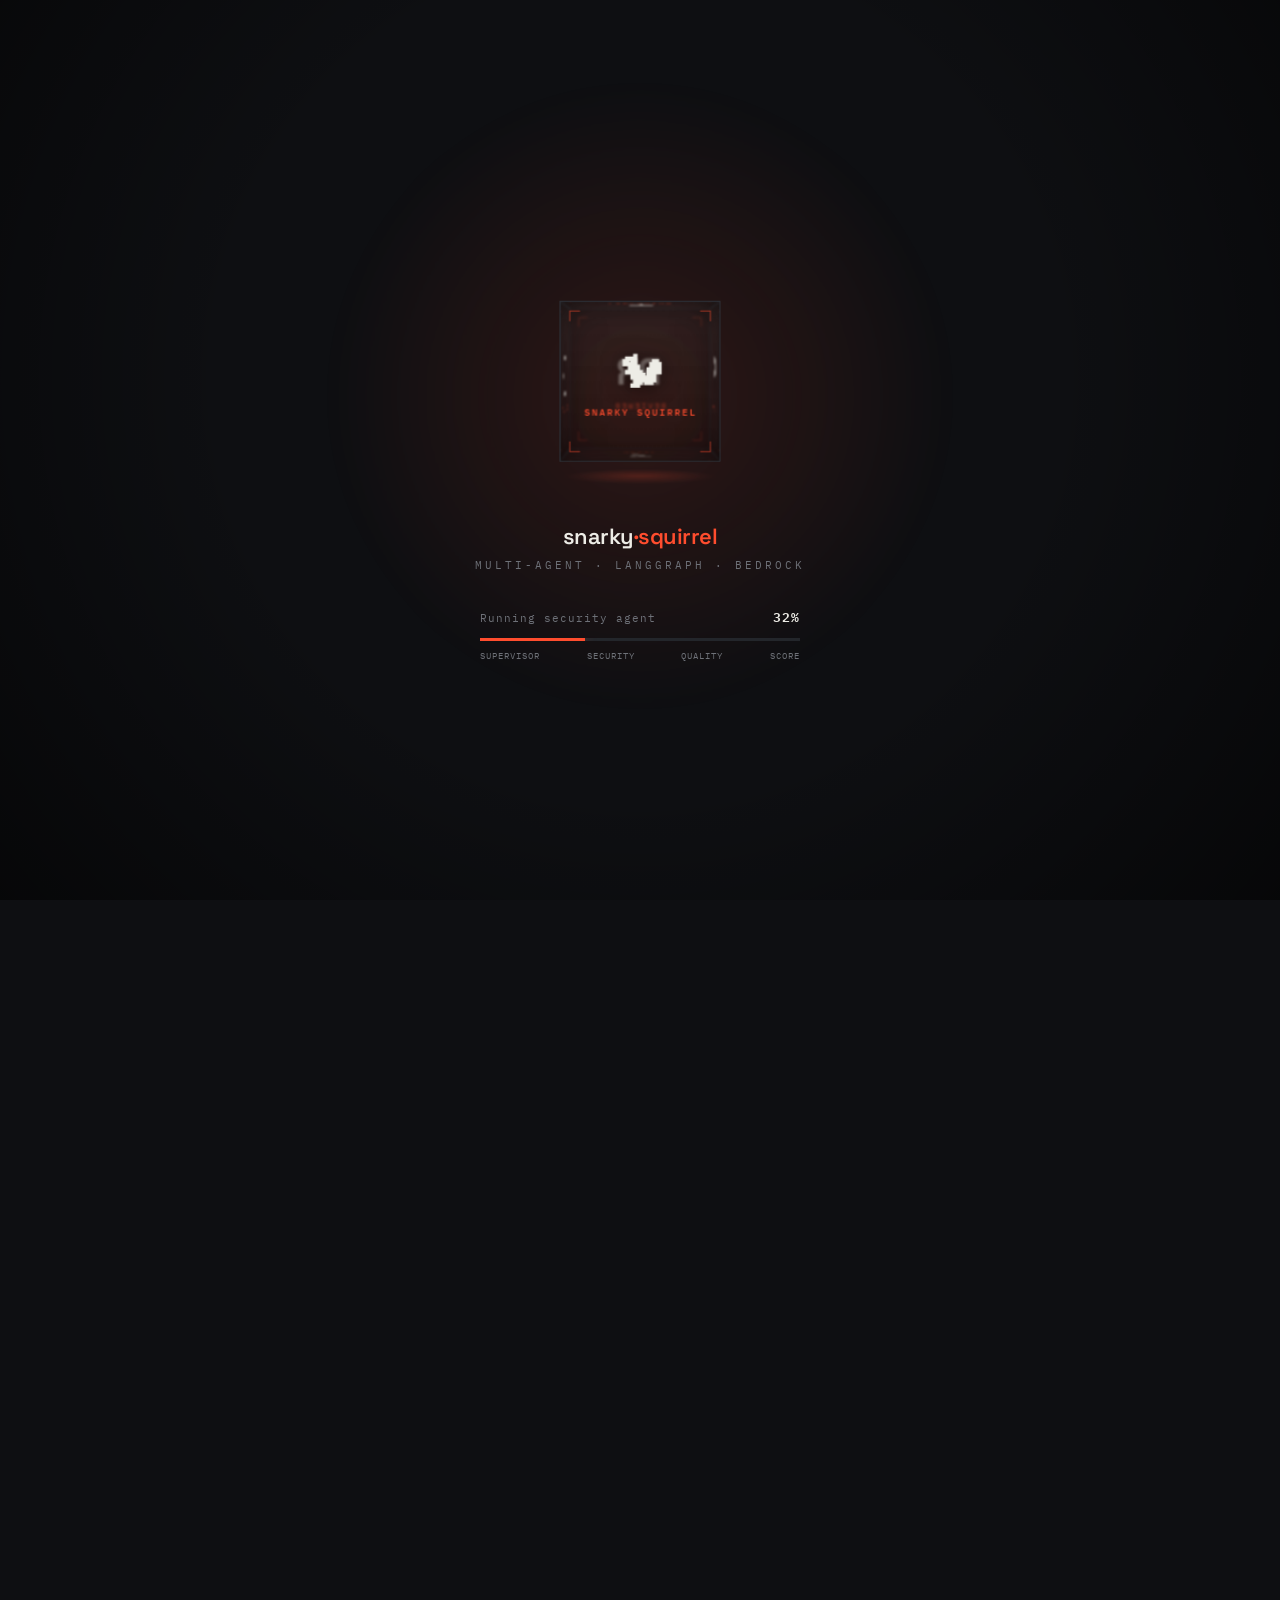
==== commit e0be1b24: "feat: ui updated using claude design" ====
--- a/index.html
+++ b/index.html
@@ -1,232 +1,456 @@
 <!DOCTYPE html>
 <html lang="en">
 <head>
-  <meta charset="UTF-8">
-  <meta name="viewport" content="width=device-width, initial-scale=1.0">
-  <title>Snarky Squirrel — Agentic PR Reviewer</title>
-  <meta name="description" content="Automated pull-request reviewer powered by a multi-agent LangGraph pipeline. Scores code quality and security on a 0–10 scale." />
-
-  <!-- Prevent theme flash -->
-  <script>
-    (function () {
-      var s = localStorage.getItem('hk-theme');
-      var p = window.matchMedia('(prefers-color-scheme: dark)').matches;
-      if (s === 'dark' || (!s && p)) document.documentElement.classList.add('dark');
-    })();
-  </script>
-
-  <link rel="preconnect" href="https://fonts.googleapis.com">
-  <link rel="preconnect" href="https://fonts.gstatic.com" crossorigin>
-  <link href="https://fonts.googleapis.com/css2?family=JetBrains+Mono:wght@400;500;600&display=swap" rel="stylesheet">
-  <link rel="stylesheet" href="hk.css">
+<meta charset="UTF-8">
+<meta name="viewport" content="width=device-width, initial-scale=1.0">
+<title>Snarky Squirrel — Agentic PR Reviewer</title>
+<meta name="description" content="Automated pull-request reviewer powered by a multi-agent LangGraph pipeline. Scores code quality and security on a 0–10 scale.">
+<link rel="preconnect" href="https://fonts.googleapis.com">
+<link rel="preconnect" href="https://fonts.gstatic.com" crossorigin>
+<link href="https://fonts.googleapis.com/css2?family=Space+Grotesk:wght@500;600;700&family=IBM+Plex+Mono:wght@400;500;600&display=swap" rel="stylesheet">
+<style>
+  :root{
+    --paper:#0E0F12;
+    --paper-2:#14161A;
+    --ink-100:#EDECE6;
+    --ink-300:#A7A69F;
+    --ink-500:#6E7178;
+    --line:#23262B;
+    --line-2:#2D3037;
+    --signal:#FF4D2E;
+    --signal-soft:rgba(255,77,46,0.14);
+    --ok:#4ECB71;
+    --grid:rgba(255,255,255,0.035);
+  }
+  *{box-sizing:border-box;margin:0;padding:0;}
+  html,body{height:100%;}
+  body{
+    background:var(--paper); color:var(--ink-100);
+    font-family:"IBM Plex Mono",ui-monospace,monospace;
+    position:relative; min-height:100vh; overflow-x:hidden;
+  }
+  body.is-loading{overflow:hidden;height:100vh;}
+  ::selection{background:var(--signal);color:#fff;}
+
+  .bg-grid{
+    position:fixed; inset:0; z-index:0;
+    background-image:
+      linear-gradient(var(--grid) 1px, transparent 1px),
+      linear-gradient(90deg, var(--grid) 1px, transparent 1px);
+    background-size:64px 64px;
+    mask-image:radial-gradient(circle at 50% 30%, #000 0%, #000 30%, transparent 70%);
+    -webkit-mask-image:radial-gradient(circle at 50% 30%, #000 0%, #000 30%, transparent 70%);
+    pointer-events:none;
+  }
+
+  /* ============ LOADER OVERLAY ============ */
+  .loader-overlay{
+    position:fixed; inset:0; z-index:50;
+    display:grid; place-items:center; background:var(--paper);
+    transition:opacity .7s ease, visibility .7s;
+  }
+  .loader-overlay.done{opacity:0; visibility:hidden; pointer-events:none;}
+  .lo-glow{
+    position:absolute; left:50%; top:44%;
+    width:720px; height:720px; transform:translate(-50%,-50%);
+    background:radial-gradient(circle, var(--signal-soft) 0%, transparent 62%);
+    filter:blur(8px); pointer-events:none;
+  }
+  .lo-vignette{
+    position:absolute; inset:0;
+    background:radial-gradient(circle at 50% 42%, transparent 50%, rgba(0,0,0,0.55) 100%);
+    pointer-events:none;
+  }
+  .stage{position:relative; z-index:2; display:flex; flex-direction:column; align-items:center;}
+  .scene{width:300px; height:280px; perspective:1100px; perspective-origin:50% 44%; display:grid; place-items:center;}
+  .cube-wrap{transform-style:preserve-3d; animation:tumble 14s linear infinite; will-change:transform;}
+  @keyframes tumble{
+    0%   {transform:rotateX(-24deg) rotateY(0deg);}
+    100% {transform:rotateX(-24deg) rotateY(360deg);}
+  }
+  .cube{position:relative; width:150px; height:150px; transform-style:preserve-3d; margin:0 auto;}
+  .face{
+    position:absolute; width:150px; height:150px; left:50%; top:50%; margin:-75px 0 0 -75px;
+    border:1px solid var(--line-2);
+    background:linear-gradient(180deg, rgba(255,255,255,0.04), rgba(255,255,255,0));
+    backdrop-filter:blur(1px);
+    display:grid; place-items:center;
+    box-shadow:inset 0 0 30px rgba(0,0,0,0.4);
+  }
+  .face::before{
+    content:""; position:absolute; inset:8px;
+    background:
+      linear-gradient(var(--signal),var(--signal)) 0 0/10px 1px no-repeat,
+      linear-gradient(var(--signal),var(--signal)) 0 0/1px 10px no-repeat,
+      linear-gradient(var(--signal),var(--signal)) 100% 0/10px 1px no-repeat,
+      linear-gradient(var(--signal),var(--signal)) 100% 0/1px 10px no-repeat,
+      linear-gradient(var(--signal),var(--signal)) 0 100%/10px 1px no-repeat,
+      linear-gradient(var(--signal),var(--signal)) 0 100%/1px 10px no-repeat,
+      linear-gradient(var(--signal),var(--signal)) 100% 100%/10px 1px no-repeat,
+      linear-gradient(var(--signal),var(--signal)) 100% 100%/1px 10px no-repeat;
+    opacity:0.55;
+  }
+  .glyph{font-family:"Space Grotesk",sans-serif; font-weight:700; font-size:40px; letter-spacing:-1px; color:var(--ink-100); text-shadow:0 2px 18px rgba(0,0,0,0.5); text-align:center;}
+  .glyph small{display:block; font-family:"IBM Plex Mono",monospace; font-weight:500; font-size:8.5px; letter-spacing:2px; color:var(--signal); text-align:center; margin-top:5px; text-shadow:none;}
+  .f-front {transform:translateZ(75px);}
+  .f-back  {transform:rotateY(180deg) translateZ(75px);}
+  .f-right {transform:rotateY(90deg) translateZ(75px);}
+  .f-left  {transform:rotateY(-90deg) translateZ(75px);}
+  .f-top   {transform:rotateX(90deg) translateZ(75px);}
+  .f-bottom{transform:rotateX(-90deg) translateZ(75px);}
+  .f-back,.f-bottom{opacity:0.4;}
+  .f-left,.f-right,.f-top{opacity:0.72;}
+  .floor{
+    position:absolute; left:50%; top:50%; width:150px;height:150px; margin:-75px 0 0 -75px;
+    transform:rotateX(90deg) translateZ(-96px);
+    background:radial-gradient(ellipse at center, rgba(255,77,46,0.20), transparent 68%);
+    filter:blur(6px);
+  }
+  .mark{margin-top:2px; text-align:center;}
+  .mark .name{font-family:"Space Grotesk",sans-serif; font-weight:600; font-size:22px; letter-spacing:-0.5px;}
+  .mark .name .dev{color:var(--signal);}
+  .mark .role{margin-top:8px; font-size:10.5px; letter-spacing:3px; text-transform:uppercase; color:var(--ink-500);}
+  .loader{margin-top:34px; width:320px; max-width:78vw;}
+  .loader .row{display:flex; justify-content:space-between; align-items:baseline; font-size:11px; letter-spacing:1px; color:var(--ink-300); margin-bottom:10px;}
+  .loader .row .status{color:var(--ink-500);}
+  .loader .row .pct{font-variant-numeric:tabular-nums; color:var(--ink-100); font-weight:600; font-size:13px;}
+  .track{position:relative; height:3px; background:var(--line); overflow:hidden;}
+  .barfill{position:absolute; left:0; top:0; bottom:0; width:0%; background:var(--signal); box-shadow:0 0 12px rgba(255,77,46,0.6); transition:width .25s cubic-bezier(.2,.7,.2,1);}
+  .ticks{margin-top:9px; display:flex; justify-content:space-between; font-size:9px; letter-spacing:1px; color:var(--ink-500);}
+  @media (prefers-reduced-motion: reduce){
+    .cube-wrap{animation:none; transform:rotateX(-24deg) rotateY(-32deg);}
+  }
+
+  /* ============ SITE ============ */
+  .site{
+    position:relative; z-index:2;
+    max-width:920px; margin:0 auto; padding:0 28px 110px;
+    opacity:0; transition:opacity .9s ease .15s;
+  }
+  body.loaded .site{opacity:1;}
+
+  .nav{
+    position:sticky; top:0; z-index:10;
+    display:flex; align-items:center; justify-content:space-between; height:64px;
+    backdrop-filter:blur(8px);
+    background:linear-gradient(var(--paper), rgba(14,15,18,0.55) 70%, transparent);
+    margin:0 -28px; padding:0 28px;
+  }
+  .nav .brand{font-family:"Space Grotesk",sans-serif; font-weight:700; font-size:14px; letter-spacing:.5px; color:var(--ink-100); border:1px solid var(--line-2); padding:6px 9px; text-decoration:none;}
+  .nav .links{display:flex; gap:24px; align-items:center;}
+  .nav .links a{color:var(--ink-300); text-decoration:none; font-size:12px; letter-spacing:1px; text-transform:uppercase; transition:color .2s;}
+  .nav .links a:hover{color:var(--signal);}
+
+  .hero{padding:74px 0 56px; border-bottom:1px solid var(--line);}
+  .hero .eyebrow{font-size:11px; letter-spacing:3px; text-transform:uppercase; color:var(--signal); margin-bottom:22px;}
+  .hero h1{font-family:"Space Grotesk",sans-serif; font-weight:700; font-size:clamp(40px,8vw,74px); line-height:.98; letter-spacing:-2px; color:var(--ink-100); margin-bottom:16px;}
+  .hero .sub{font-family:"Space Grotesk",sans-serif; font-weight:500; font-size:clamp(17px,3vw,23px); color:var(--ink-300); letter-spacing:-.3px; margin-bottom:30px; display:flex; align-items:center; gap:14px;}
+  .hero .sub .ln{width:26px;height:2px;background:var(--signal);}
+  .hero p{font-size:14.5px; line-height:1.8; color:var(--ink-300); max-width:680px;}
+  .hero .herometa{margin-top:26px; display:flex; flex-wrap:wrap; gap:8px 28px; font-size:12.5px; color:var(--ink-500);}
+  .hero .herometa a{color:var(--signal); text-decoration:none; border-bottom:1px solid var(--signal-soft);}
+  .hero .herometa a:hover{border-bottom-color:var(--signal);}
+
+  /* section + label-pill + box  (mirrors hk.css pattern) */
+  .sec{padding:56px 0 0;}
+  .label{
+    display:inline-block; font-size:10.5px; letter-spacing:2.5px; text-transform:uppercase;
+    color:var(--signal); border:1px solid var(--signal); border-radius:2px;
+    padding:5px 11px; margin-bottom:18px;
+  }
+  .box{border:1px solid var(--line); background:rgba(255,255,255,0.012);}
+
+  /* score rows */
+  .score-row{display:grid; grid-template-columns:150px 1fr 52px; gap:18px; align-items:center; padding:18px 22px; border-top:1px solid var(--line);}
+  .score-row:first-child{border-top:none;}
+  .score-name{font-size:13px; color:var(--ink-300); letter-spacing:.3px;}
+  .score-bar-wrap{height:6px; background:var(--line); position:relative; overflow:hidden;}
+  .score-bar-fill{position:absolute; left:0; top:0; bottom:0; background:var(--signal); box-shadow:0 0 10px rgba(255,77,46,0.5);}
+  .score-val{font-family:"Space Grotesk",sans-serif; font-weight:700; font-size:16px; text-align:right; color:var(--ink-100); font-variant-numeric:tabular-nums;}
+
+  /* pipeline rows */
+  .pipe-row{display:grid; grid-template-columns:40px 1fr auto; gap:18px; align-items:start; padding:20px 22px; border-top:1px solid var(--line);}
+  .pipe-row:first-child{border-top:none;}
+  .pipe-num{font-size:12px; color:var(--signal); padding-top:3px;}
+  .pipe-name{font-family:"Space Grotesk",sans-serif; font-weight:600; font-size:16px; color:var(--ink-100); margin-bottom:5px; letter-spacing:-.2px;}
+  .pipe-desc{font-size:13px; line-height:1.55; color:var(--ink-300); max-width:480px;}
+  .pipe-badge{font-size:11px; color:var(--ink-500); white-space:nowrap; padding-top:4px; letter-spacing:.3px;}
+  .formula-block{margin:0; padding:22px; border-top:1px solid var(--line); background:var(--signal-soft);}
+  .formula-label{font-size:10.5px; letter-spacing:2px; text-transform:uppercase; color:var(--signal); margin-bottom:12px;}
+  .formula-text{font-size:14px; color:var(--ink-100); letter-spacing:.2px; line-height:1.6;}
+  .formula-note{margin-top:10px; font-size:12px; color:var(--ink-300);}
+
+  /* setup rows */
+  .setup-row{display:grid; grid-template-columns:1fr 1fr 1fr 24px; gap:16px; align-items:center; padding:18px 22px; border-top:1px solid var(--line); text-decoration:none; color:inherit; transition:background .2s, padding .2s;}
+  .setup-row:first-child{border-top:none;}
+  .setup-row:hover{background:rgba(255,255,255,0.025); padding-left:28px;}
+  .setup-name{font-family:"Space Grotesk",sans-serif; font-weight:600; font-size:14.5px; color:var(--ink-100);}
+  .setup-label,.setup-db{font-size:12.5px; color:var(--ink-300);}
+  .setup-arrow{color:var(--ink-500); text-align:right; transition:color .2s, transform .2s;}
+  .setup-row:hover .setup-arrow{color:var(--signal); transform:translate(2px,-2px);}
+
+  /* feature rows */
+  .feature-row{display:grid; grid-template-columns:220px 1fr; gap:20px; align-items:start; padding:18px 22px; border-top:1px solid var(--line);}
+  .feature-row:first-child{border-top:none;}
+  .feature-name{font-family:"Space Grotesk",sans-serif; font-weight:600; font-size:14px; color:var(--ink-100); letter-spacing:-.1px;}
+  .feature-desc{font-size:13px; line-height:1.6; color:var(--ink-300);}
+
+  /* connect */
+  .connect-inner{padding:26px 22px;}
+  .connect-bio{font-size:14.5px; line-height:1.7; color:var(--ink-300); max-width:560px; margin-bottom:22px;}
+  .connect-links{display:flex; gap:12px; flex-wrap:wrap;}
+  .connect-links a{
+    display:inline-flex; align-items:center; gap:8px; text-decoration:none;
+    color:var(--ink-100); font-size:13px; letter-spacing:.5px;
+    border:1px solid var(--line-2); padding:11px 16px; transition:border-color .2s, color .2s;
+  }
+  .connect-links a::after{content:"\2197"; color:var(--ink-500);}
+  .connect-links a:hover{border-color:var(--signal); color:var(--signal);}
+
+  .foot{margin-top:64px; padding-top:22px; border-top:1px solid var(--line); display:flex; justify-content:space-between; flex-wrap:wrap; gap:10px; font-size:11px; letter-spacing:1px; color:var(--ink-500); text-transform:uppercase;}
+
+  @media (max-width:640px){
+    .nav .links a:not(:last-child):not(:nth-last-child(2)){display:none;}
+    .score-row{grid-template-columns:110px 1fr 44px; gap:12px;}
+    .setup-row{grid-template-columns:1fr auto; gap:8px;}
+    .setup-row .setup-db{display:none;}
+    .feature-row{grid-template-columns:1fr; gap:6px;}
+    .pipe-badge{display:none;}
+  }
+</style>
 </head>
-<body>
-
-<!-- Nav -->
-<nav class="nav">
-  <a href="https://hemantkumar.dev" class="nav-logo">HK</a>
-  <div class="nav-right">
-    <a href="#pipeline" class="nav-link">Pipeline</a>
-    <a href="#setup"    class="nav-link">Setup</a>
-    <a href="#features" class="nav-link">Features</a>
-    <a href="https://github.com/hkcodebase/snarky-squirrel" target="_blank" class="nav-link">GitHub</a>
-    <button id="theme-toggle" class="theme-btn" aria-label="Toggle theme" title="Toggle light / dark">◐</button>
+<body class="is-loading">
+  <div class="bg-grid"></div>
+
+  <!-- ============ LOADER OVERLAY ============ -->
+  <div class="loader-overlay" id="overlay">
+    <div class="lo-glow"></div>
+    <div class="stage">
+      <div class="scene">
+        <div class="cube-wrap">
+          <div class="cube">
+            <div class="floor"></div>
+            <div class="face f-front"><div class="glyph">🐿<small>SNARKY SQUIRREL</small></div></div>
+            <div class="face f-back"><div class="glyph">PR<small>REVIEWER</small></div></div>
+            <div class="face f-right"><div class="glyph">⚲<small>SECURITY</small></div></div>
+            <div class="face f-left"><div class="glyph">{ }<small>CODE QUALITY</small></div></div>
+            <div class="face f-top"><div class="glyph">◆<small>LANGGRAPH</small></div></div>
+            <div class="face f-bottom"><div class="glyph">∑<small>SCORE</small></div></div>
+          </div>
+        </div>
+      </div>
+      <div class="mark">
+        <div class="name">snarky<span class="dev">·squirrel</span></div>
+        <div class="role">Multi-Agent · LangGraph · Bedrock</div>
+      </div>
+      <div class="loader">
+        <div class="row">
+          <span class="status" id="status">Booting supervisor</span>
+          <span class="pct" id="pct">00%</span>
+        </div>
+        <div class="track"><div class="barfill" id="bar"></div></div>
+        <div class="ticks"><span>SUPERVISOR</span><span>SECURITY</span><span>QUALITY</span><span>SCORE</span></div>
+      </div>
+    </div>
+    <div class="lo-vignette"></div>
   </div>
-</nav>
-
-<main>
-
-  <!-- Hero -->
-  <section class="hero">
-    <p class="hero-name">Snarky Squirrel</p>
-    <p class="hero-role">Agentic PR Reviewer</p>
-    <p class="hero-bio">
-      Automated pull-request reviewer that runs a multi-agent LangGraph pipeline,
-      scores code quality and security findings on a 0–10 scale, and optionally posts a
-      structured review comment to GitHub.
-      Built on AWS Bedrock (Claude Haiku), DynamoDB, FastAPI, and Cognito auth.
-    </p>
-    <div class="hero-meta">
-      <span>By <a href="https://hemantkumar.dev" target="_blank">Hemant Kumar</a></span>
-      <span>Source → <a href="https://github.com/hkcodebase/snarky-squirrel" target="_blank">github.com/hkcodebase/snarky-squirrel</a></span>
-    </div>
-  </section>
-
-  <!-- Sample Output -->
-  <section class="scores">
-    <p class="label">Sample Output</p>
-    <div class="box">
-      <div class="score-row">
-        <span class="score-name">Security</span>
-        <div class="score-bar-wrap"><div class="score-bar-fill" style="width:85%"></div></div>
-        <span class="score-val">8.5</span>
-      </div>
-      <div class="score-row">
-        <span class="score-name">Code Quality</span>
-        <div class="score-bar-wrap"><div class="score-bar-fill" style="width:70%"></div></div>
-        <span class="score-val">7.0</span>
-      </div>
-      <div class="score-row">
-        <span class="score-name">Critical Findings</span>
-        <div class="score-bar-wrap"><div class="score-bar-fill" style="width:0%"></div></div>
-        <span class="score-val">0</span>
-      </div>
-      <div class="score-row">
-        <span class="score-name">Should Block</span>
-        <div class="score-bar-wrap"><div class="score-bar-fill" style="width:0%"></div></div>
-        <span class="score-val">No</span>
-      </div>
-    </div>
-  </section>
-
-  <!-- Agent Pipeline -->
-  <section id="pipeline" class="pipeline">
-    <p class="label">Agent Pipeline</p>
-    <div class="box">
-      <div class="pipe-row">
-        <span class="pipe-num">01</span>
-        <div class="pipe-body">
-          <p class="pipe-name">Supervisor</p>
-          <p class="pipe-desc">Routes the pipeline and decides agent execution order via the LLM.</p>
-        </div>
-        <span class="pipe-badge"></span>
-      </div>
-      <div class="pipe-row">
-        <span class="pipe-num">02</span>
-        <div class="pipe-body">
-          <p class="pipe-name">Security Agent</p>
-          <p class="pipe-desc">Scans the PR diff for vulnerabilities. Runs first.</p>
-        </div>
-        <span class="pipe-badge">→ security_findings</span>
-      </div>
-      <div class="pipe-row">
-        <span class="pipe-num">03</span>
-        <div class="pipe-body">
-          <p class="pipe-name">Code Quality Agent</p>
-          <p class="pipe-desc">Checks style, complexity, and best practices using prior findings.</p>
-        </div>
-        <span class="pipe-badge">→ code_quality_findings</span>
-      </div>
-      <div class="pipe-row">
-        <span class="pipe-num">04</span>
-        <div class="pipe-body">
-          <p class="pipe-name">PR Reviewer Agent</p>
-          <p class="pipe-desc">Produces a holistic review reading all prior findings.</p>
-        </div>
-        <span class="pipe-badge">→ pr_review_findings</span>
-      </div>
-      <div class="pipe-row">
-        <span class="pipe-num">05</span>
-        <div class="pipe-body">
-          <p class="pipe-name">Summary Agent</p>
-          <p class="pipe-desc">Aggregates all findings into a scored report and lineage trace.</p>
-        </div>
-        <span class="pipe-badge">→ summary_report</span>
-      </div>
-      <div class="formula-block">
-        <p class="formula-label">Score Formula</p>
-        <p class="formula-text">
-          score = 10 − (CRITICAL × 5 + HIGH × 2 + MEDIUM × 1 + LOW × 0.5)
-        </p>
-        <p class="formula-note">A CRITICAL finding sets should_block = true.</p>
-      </div>
-    </div>
-  </section>
-
-  <!-- Setup -->
-  <section id="setup" class="setup">
-    <p class="label">Setup</p>
-    <div class="box">
-      <a href="https://github.com/hkcodebase/snarky-squirrel/blob/main/docs/setup-local.md" target="_blank" class="setup-row">
-        <span class="setup-name">Local — Ollama</span>
-        <span class="setup-label">Ollama (Gemma) in Docker</span>
-        <span class="setup-db">DynamoDB Local</span>
-        <span class="setup-arrow">↗</span>
-      </a>
-      <a href="https://github.com/hkcodebase/snarky-squirrel/blob/main/docs/setup-local.md" target="_blank" class="setup-row">
-        <span class="setup-name">Local — Docker Model</span>
-        <span class="setup-label">Docker Desktop built-in</span>
-        <span class="setup-db">DynamoDB Local</span>
-        <span class="setup-arrow">↗</span>
-      </a>
-      <a href="https://github.com/hkcodebase/snarky-squirrel/blob/main/docs/setup-aws.md" target="_blank" class="setup-row">
-        <span class="setup-name">AWS</span>
-        <span class="setup-label">Bedrock — Claude Haiku</span>
-        <span class="setup-db">AWS DynamoDB</span>
-        <span class="setup-arrow">↗</span>
-      </a>
-    </div>
-  </section>
-
-  <!-- Features -->
-  <section id="features" class="features">
-    <p class="label">Features</p>
-    <div class="box">
-      <div class="feature-row">
-        <span class="feature-name">Multi-agent pipeline</span>
-        <span class="feature-desc">LangGraph supervisor + specialist agents with shared DynamoDB memory.</span>
-      </div>
-      <div class="feature-row">
-        <span class="feature-name">Flexible LLM backends</span>
-        <span class="feature-desc">Ollama, Docker Model Runner, or AWS Bedrock — switched via one env var.</span>
-      </div>
-      <div class="feature-row">
-        <span class="feature-name">Cognito auth</span>
-        <span class="feature-desc">OAuth2 via AWS Cognito Hosted UI with RS256 JWT validation and invite-only access.</span>
-      </div>
-      <div class="feature-row">
-        <span class="feature-name">Data lineage</span>
-        <span class="feature-desc">Per-run agent trace stored in DynamoDB, surfaced in the web UI sidebar.</span>
-      </div>
-      <div class="feature-row">
-        <span class="feature-name">GitHub integration</span>
-        <span class="feature-desc">Fetches PR diffs via GitHub API. Posts review comments back — HMAC-verified webhooks.</span>
-      </div>
-      <div class="feature-row">
-        <span class="feature-name">Evaluation framework</span>
-        <span class="feature-desc">Offline, shadow, and online eval modes with thumbs feedback and aggregate metrics.</span>
-      </div>
-      <div class="feature-row">
-        <span class="feature-name">Cost</span>
-        <span class="feature-desc">~$0.05–0.12 per PR review on AWS (Bedrock Haiku + DynamoDB on-demand + t3.micro).</span>
-      </div>
-    </div>
-  </section>
-
-  <!-- Links -->
-  <section class="connect">
-    <p class="label">Links</p>
-    <div class="box">
-      <div class="connect-inner">
-        <p class="connect-bio">
-          Questions, issues, or ideas — open a GitHub issue or reach out directly.
-        </p>
-        <div class="connect-links">
-          <a href="https://github.com/hkcodebase/snarky-squirrel" target="_blank" class="connect-link">GitHub</a>
-          <a href="https://github.com/hkcodebase/snarky-squirrel/issues" target="_blank" class="connect-link">Issues</a>
-          <a href="https://hemantkumar.dev" target="_blank" class="connect-link">hemantkumar.dev</a>
-        </div>
-      </div>
-    </div>
-  </section>
-
-</main>
-
-<footer>
-  <span>© 2026 Hemant Kumar</span>
-  <span>GitHub Pages · snarky-squirrel</span>
-</footer>
+
+  <!-- ============ SITE ============ -->
+  <main class="site">
+    <nav class="nav">
+      <a class="brand" href="https://hemantkumar.dev" target="_blank" rel="noopener">HK</a>
+      <div class="links">
+        <a href="#pipeline">Pipeline</a>
+        <a href="#setup">Setup</a>
+        <a href="#features">Features</a>
+        <a href="https://github.com/hkcodebase/snarky-squirrel" target="_blank" rel="noopener">GitHub</a>
+      </div>
+    </nav>
+
+    <header class="hero" id="top">
+      <div class="eyebrow">Agentic PR Reviewer</div>
+      <h1>Snarky Squirrel</h1>
+      <div class="sub"><span class="ln"></span> A multi-agent reviewer that reads your diff and scores it.</div>
+      <p>Automated pull-request reviewer that runs a multi-agent LangGraph pipeline, scores code quality and security findings on a 0–10 scale, and optionally posts a structured review comment to GitHub. Built on AWS Bedrock (Claude Haiku), DynamoDB, FastAPI, and Cognito auth.</p>
+      <div class="herometa">
+        <span>By <a href="https://hemantkumar.dev" target="_blank" rel="noopener">Hemant Kumar</a></span>
+        <span>Source → <a href="https://github.com/hkcodebase/snarky-squirrel" target="_blank" rel="noopener">github.com/hkcodebase/snarky-squirrel</a></span>
+      </div>
+    </header>
+
+    <!-- Sample Output -->
+    <section class="sec">
+      <p class="label">Sample Output</p>
+      <div class="box">
+        <div class="score-row">
+          <span class="score-name">Security</span>
+          <div class="score-bar-wrap"><div class="score-bar-fill" style="width:85%"></div></div>
+          <span class="score-val">8.5</span>
+        </div>
+        <div class="score-row">
+          <span class="score-name">Code Quality</span>
+          <div class="score-bar-wrap"><div class="score-bar-fill" style="width:70%"></div></div>
+          <span class="score-val">7.0</span>
+        </div>
+        <div class="score-row">
+          <span class="score-name">Critical Findings</span>
+          <div class="score-bar-wrap"><div class="score-bar-fill" style="width:0%"></div></div>
+          <span class="score-val">0</span>
+        </div>
+        <div class="score-row">
+          <span class="score-name">Should Block</span>
+          <div class="score-bar-wrap"><div class="score-bar-fill" style="width:0%"></div></div>
+          <span class="score-val" style="color:var(--ok)">No</span>
+        </div>
+      </div>
+    </section>
+
+    <!-- Agent Pipeline -->
+    <section class="sec" id="pipeline">
+      <p class="label">Agent Pipeline</p>
+      <div class="box">
+        <div class="pipe-row">
+          <span class="pipe-num">01</span>
+          <div class="pipe-body">
+            <p class="pipe-name">Supervisor</p>
+            <p class="pipe-desc">Routes the pipeline and decides agent execution order via the LLM.</p>
+          </div>
+          <span class="pipe-badge"></span>
+        </div>
+        <div class="pipe-row">
+          <span class="pipe-num">02</span>
+          <div class="pipe-body">
+            <p class="pipe-name">Security Agent</p>
+            <p class="pipe-desc">Scans the PR diff for vulnerabilities. Runs first.</p>
+          </div>
+          <span class="pipe-badge">→ security_findings</span>
+        </div>
+        <div class="pipe-row">
+          <span class="pipe-num">03</span>
+          <div class="pipe-body">
+            <p class="pipe-name">Code Quality Agent</p>
+            <p class="pipe-desc">Checks style, complexity, and best practices using prior findings.</p>
+          </div>
+          <span class="pipe-badge">→ code_quality_findings</span>
+        </div>
+        <div class="pipe-row">
+          <span class="pipe-num">04</span>
+          <div class="pipe-body">
+            <p class="pipe-name">PR Reviewer Agent</p>
+            <p class="pipe-desc">Produces a holistic review reading all prior findings.</p>
+          </div>
+          <span class="pipe-badge">→ pr_review_findings</span>
+        </div>
+        <div class="pipe-row">
+          <span class="pipe-num">05</span>
+          <div class="pipe-body">
+            <p class="pipe-name">Summary Agent</p>
+            <p class="pipe-desc">Aggregates all findings into a scored report and lineage trace.</p>
+          </div>
+          <span class="pipe-badge">→ summary_report</span>
+        </div>
+        <div class="formula-block">
+          <p class="formula-label">Score Formula</p>
+          <p class="formula-text">score = 10 − (CRITICAL × 5 + HIGH × 2 + MEDIUM × 1 + LOW × 0.5)</p>
+          <p class="formula-note">A CRITICAL finding sets should_block = true.</p>
+        </div>
+      </div>
+    </section>
+
+    <!-- Setup -->
+    <section class="sec" id="setup">
+      <p class="label">Setup</p>
+      <div class="box">
+        <a href="https://github.com/hkcodebase/snarky-squirrel/blob/main/docs/setup-local.md" target="_blank" rel="noopener" class="setup-row">
+          <span class="setup-name">Local — Ollama</span>
+          <span class="setup-label">Ollama (Gemma) in Docker</span>
+          <span class="setup-db">DynamoDB Local</span>
+          <span class="setup-arrow">↗</span>
+        </a>
+        <a href="https://github.com/hkcodebase/snarky-squirrel/blob/main/docs/setup-local.md" target="_blank" rel="noopener" class="setup-row">
+          <span class="setup-name">Local — Docker Model</span>
+          <span class="setup-label">Docker Desktop built-in</span>
+          <span class="setup-db">DynamoDB Local</span>
+          <span class="setup-arrow">↗</span>
+        </a>
+        <a href="https://github.com/hkcodebase/snarky-squirrel/blob/main/docs/setup-aws.md" target="_blank" rel="noopener" class="setup-row">
+          <span class="setup-name">AWS</span>
+          <span class="setup-label">Bedrock — Claude Haiku</span>
+          <span class="setup-db">AWS DynamoDB</span>
+          <span class="setup-arrow">↗</span>
+        </a>
+      </div>
+    </section>
+
+    <!-- Features -->
+    <section class="sec" id="features">
+      <p class="label">Features</p>
+      <div class="box">
+        <div class="feature-row"><span class="feature-name">Multi-agent pipeline</span><span class="feature-desc">LangGraph supervisor + specialist agents with shared DynamoDB memory.</span></div>
+        <div class="feature-row"><span class="feature-name">Flexible LLM backends</span><span class="feature-desc">Ollama, Docker Model Runner, or AWS Bedrock — switched via one env var.</span></div>
+        <div class="feature-row"><span class="feature-name">Cognito auth</span><span class="feature-desc">OAuth2 via AWS Cognito Hosted UI with RS256 JWT validation and invite-only access.</span></div>
+        <div class="feature-row"><span class="feature-name">Data lineage</span><span class="feature-desc">Per-run agent trace stored in DynamoDB, surfaced in the web UI sidebar.</span></div>
+        <div class="feature-row"><span class="feature-name">GitHub integration</span><span class="feature-desc">Fetches PR diffs via GitHub API. Posts review comments back — HMAC-verified webhooks.</span></div>
+        <div class="feature-row"><span class="feature-name">Evaluation framework</span><span class="feature-desc">Offline, shadow, and online eval modes with thumbs feedback and aggregate metrics.</span></div>
+        <div class="feature-row"><span class="feature-name">Cost</span><span class="feature-desc">~$0.05–0.12 per PR review on AWS (Bedrock Haiku + DynamoDB on-demand + t3.micro).</span></div>
+      </div>
+    </section>
+
+    <!-- Links -->
+    <section class="sec">
+      <p class="label">Links</p>
+      <div class="box">
+        <div class="connect-inner">
+          <p class="connect-bio">Questions, issues, or ideas — open a GitHub issue or reach out directly.</p>
+          <div class="connect-links">
+            <a href="https://github.com/hkcodebase/snarky-squirrel" target="_blank" rel="noopener">GitHub</a>
+            <a href="https://github.com/hkcodebase/snarky-squirrel/issues" target="_blank" rel="noopener">Issues</a>
+            <a href="https://hemantkumar.dev" target="_blank" rel="noopener">hemantkumar.dev</a>
+          </div>
+        </div>
+      </div>
+      <div class="foot">
+        <span>© 2026 Hemant Kumar</span>
+        <span>GitHub Pages · snarky-squirrel</span>
+      </div>
+    </section>
+  </main>
 
 <script>
-  document.getElementById('theme-toggle').addEventListener('click', function () {
-    var isDark = document.documentElement.classList.toggle('dark');
-    localStorage.setItem('hk-theme', isDark ? 'dark' : 'light');
-  });
+  const stages = [
+    [0,  "Booting supervisor"],
+    [24, "Running security agent"],
+    [48, "Scoring code quality"],
+    [70, "Aggregating findings"],
+    [90, "Building report"],
+    [100,"Review ready"]
+  ];
+  const barEl = document.getElementById('bar');
+  const pctEl = document.getElementById('pct');
+  const statusEl = document.getElementById('status');
+  const overlay = document.getElementById('overlay');
+
+  let p = 0;
+  function tick(){
+    const remaining = 100 - p;
+    const step = Math.max(0.5, remaining * 0.04) + Math.random()*1.4;
+    p = Math.min(100, p + step);
+    barEl.style.width = p + '%';
+    pctEl.textContent = String(Math.floor(p)).padStart(2,'0') + '%';
+    let label = stages[0][1];
+    for(const [thr,txt] of stages){ if(p >= thr) label = txt; }
+    statusEl.textContent = label;
+    if(p < 100){ setTimeout(tick, 80 + Math.random()*130); }
+    else { statusEl.textContent = "Review ready"; setTimeout(reveal, 520); }
+  }
+  function reveal(){
+    overlay.classList.add('done');
+    document.body.classList.remove('is-loading');
+    document.body.classList.add('loaded');
+  }
+  setTimeout(tick, 400);
+  window.addEventListener('keydown', e=>{ if(e.key==='Enter'||e.key==='Escape'){ p=100; reveal(); }});
+  overlay.addEventListener('click', ()=>{ if(p>4){ p=100; reveal(); }});
 </script>
-
-<!-- GoatCounter analytics — replace YOUR-CODE with your GoatCounter site code -->
-<script data-goatcounter="https://YOUR-CODE.goatcounter.com/count"
-        async src="//gc.zgo.at/count.js"></script>
-
 </body>
 </html>
